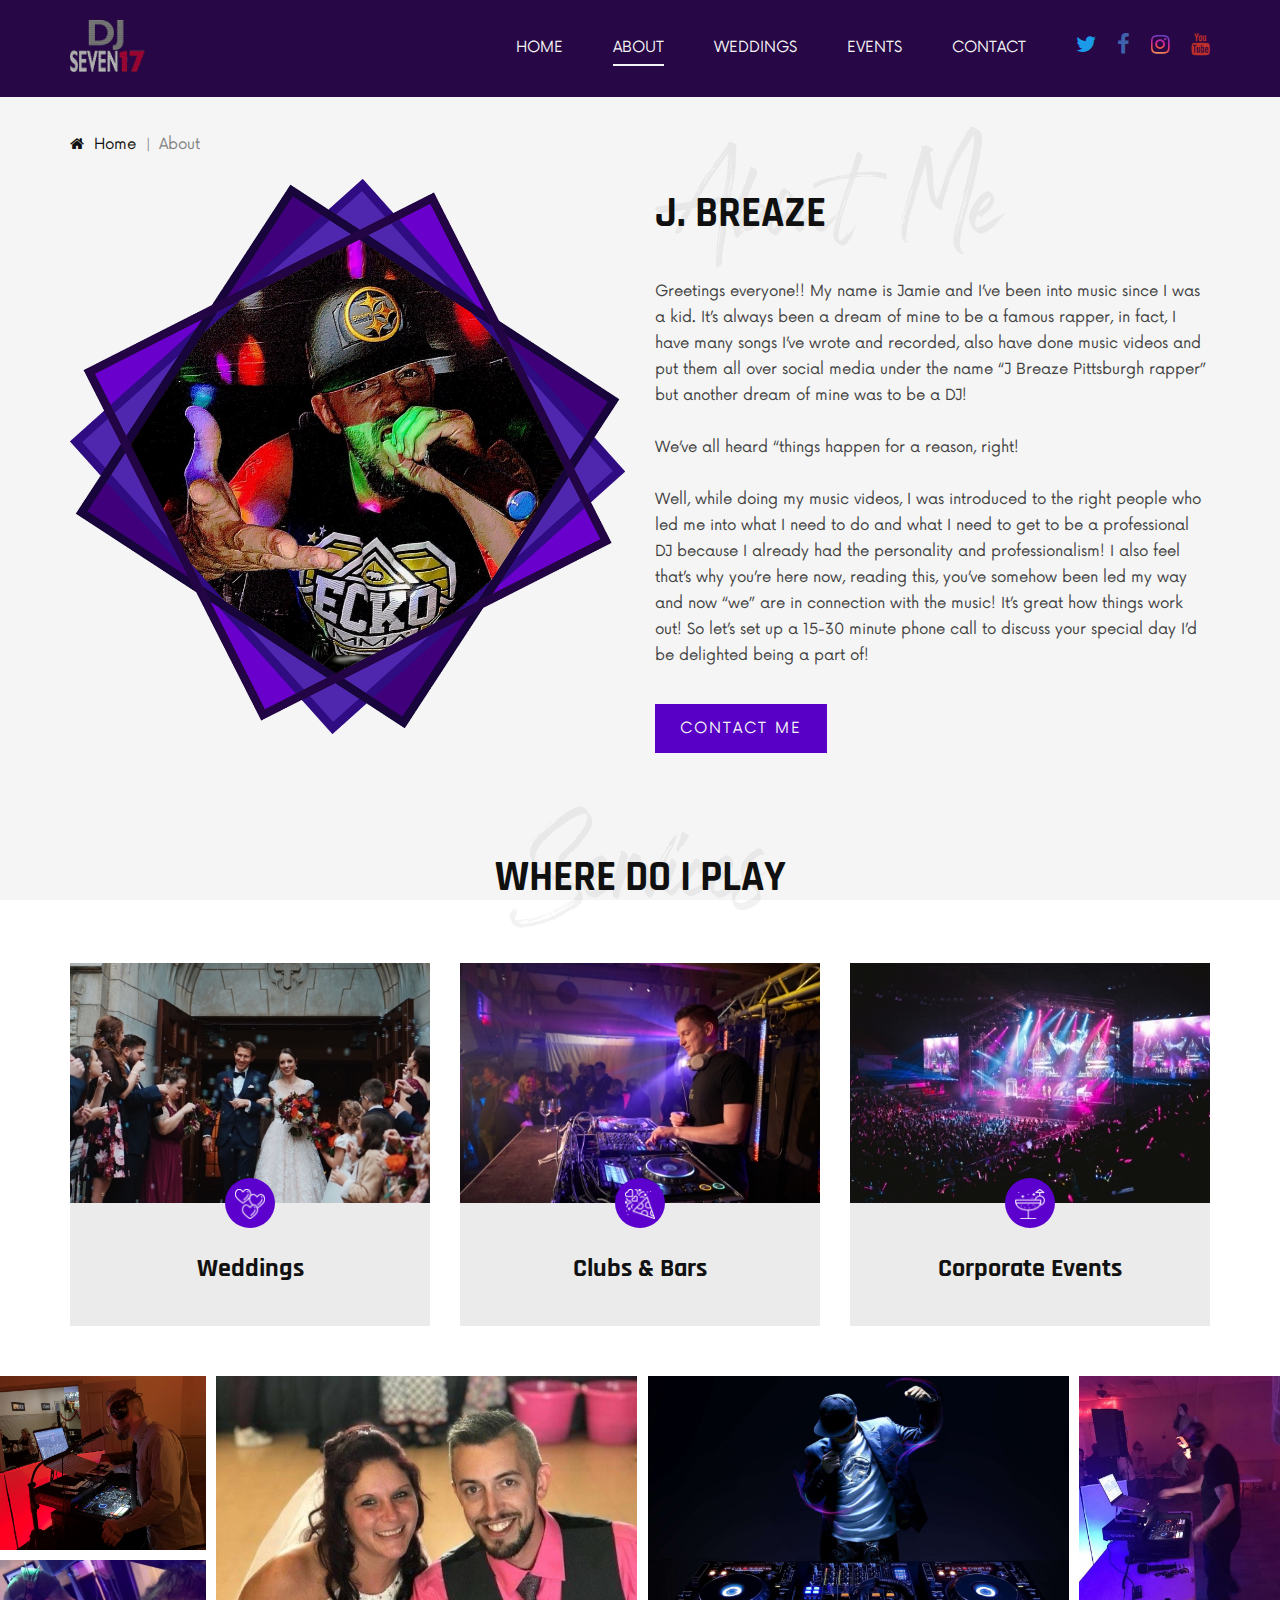
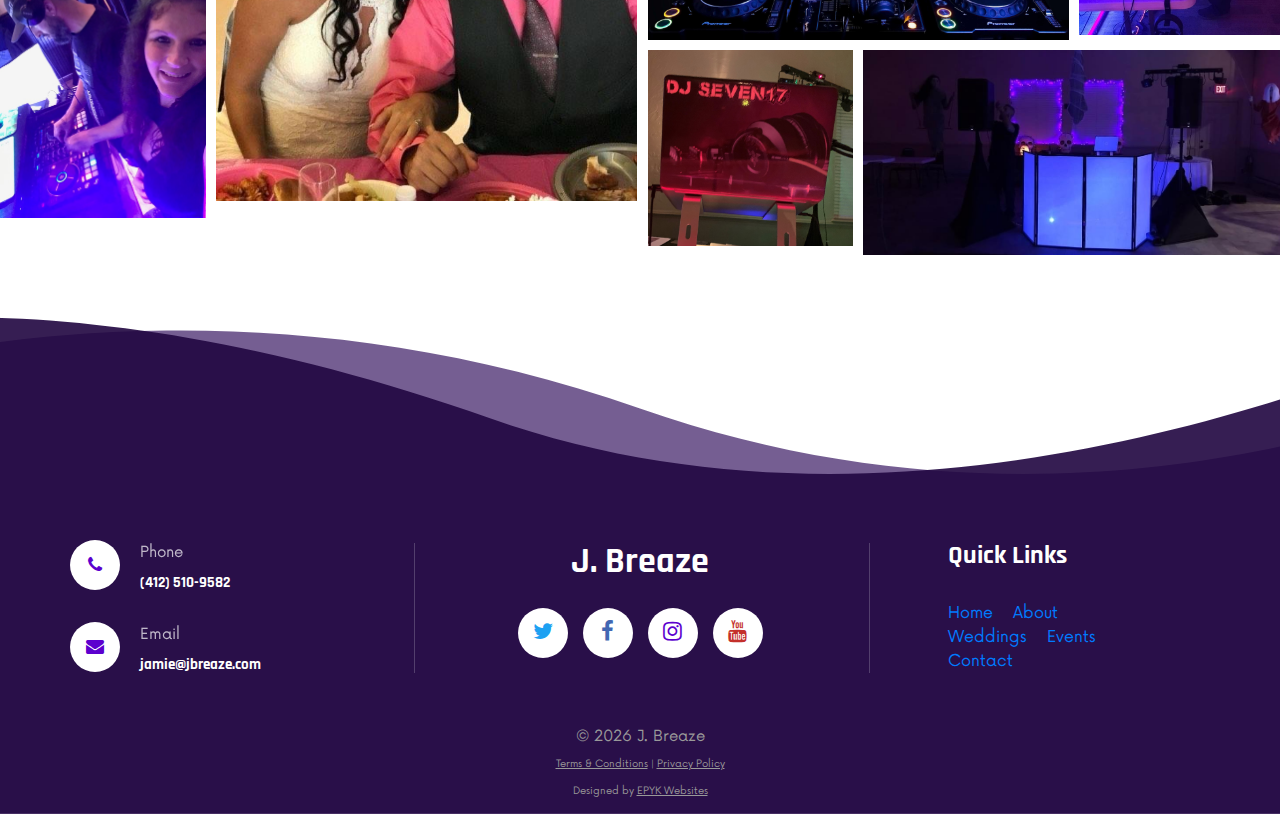
==== about.html @ e6070759 "Website Migration" ====
<!DOCTYPE html>
<html lang="en">

<head>
    <meta charset="UTF-8">
    <meta name="description" content="Pittsburgh J. Breaze offers affordable services for any event!">
    <meta name="keywords" content="Pittsburgh PA DJ, DJ Pittsburgh, Wedding PA DJ, Event PA DJ">
    <meta name="viewport" content="width=device-width, initial-scale=1.0">
    <meta http-equiv="X-UA-Compatible" content="ie=edge">
    <title>J. Breaze - About | DJ Pittsburgh PA</title>

    <!-- Google Font -->
    <link href="https://fonts.googleapis.com/css2?family=Rajdhani:wght@400;500;600;700&display=swap" rel="stylesheet">

    <!-- Css Styles -->
    <link rel="stylesheet" href="css/bootstrap.min.css" type="text/css">
    <link rel="stylesheet" href="css/font-awesome.min.css" type="text/css">
    <link rel="stylesheet" href="css/barfiller.css" type="text/css">
    <link rel="stylesheet" href="css/nowfont.css" type="text/css">
    <link rel="stylesheet" href="css/rockville.css" type="text/css">
    <link rel="stylesheet" href="css/magnific-popup.css" type="text/css">
    <link rel="stylesheet" href="css/owl.carousel.min.css" type="text/css">
    <link rel="stylesheet" href="css/slicknav.min.css" type="text/css">
    <link rel="stylesheet" href="css/style.css" type="text/css">

    <link rel="canonical" href="https://www.jbreaze.com/about">
    <meta name="description" content="J. Breaze will rock out any party!">


    <!-- Start OG Meta Tags -->
      <meta property="og:type" content="website">
      <meta property="og:url" content="https://www.jbreaze.com/about">
      <meta property="og:site_name" content="J. Breaze - | About DJ Pittsburgh PA">
      <meta property="og:title" content="J. Breaze - About | DJ Pittsburgh PA">
      <meta property="og:description" content="J. Breaze - About | DJ Pittsburgh PA">
      <meta property="og:image" content="https://www.jbreaze.com/img/uploads/logos/home-logo.png">      
    <!-- End OG Meta Tags -->


    <!-- Start favicon.io -->
      <link rel="apple-touch-icon" sizes="180x180" href="img/uploads/favicon_io/apple-touch-icon.png">
      <link rel="icon" type="image/png" sizes="32x32" href="img/uploads/favicon_io/favicon-32x32.png">
      <link rel="icon" type="image/png" sizes="16x16" href="img/uploads/favicon_io/favicon-16x16.png">
      <link rel="manifest" href="img/uploads/favicon_io/site.webmanifest">
    <!-- Start favicon.io -->
</head>

<body>
    <!-- Page Preloder -->
    <div id="preloder">
        <div class="loader"></div>
    </div>

    <!-- Header Section Begin -->
    <header class="header header--normal">
        <div class="container">
            <div class="row">
                <div class="col-lg-2 col-md-2">
                    <div class="header__logo">
                        <a href="https://www.jbreaze.com"><img width="75px" src="img/uploads/logos/home-logo.png" alt="Affordable DJ Pittsburgh Wedding DJ"></a>
                    </div>
                </div>
                <div class="col-lg-10 col-md-10">
                    <div class="header__nav">
                        <nav class="header__menu mobile-menu">
                            <ul>
                                <li><a href="https://www.jbreaze.com">Home</a></li>
                                <li class="active"><a href="/about">About</a></li>
                                <li><a href="/weddings">Weddings</a></li>
                                <li><a href="/events">Events</a></li>
                                <li><a href="/contact">Contact</a></li>
                            </ul>
                        </nav>
                        <div class="header__right__social">
                            <a href="#" style="color:#1DA1F2"><i class="fa fa-twitter"></i></a>
                            <a href="https://www.facebook.com/affordablepittsburghDJ" style="color:#4267B2"><i class="fa fa-facebook"></i></a>
                            <a href="#" style="color: transparent;
                                background: radial-gradient(circle at 30% 107%, #fdf497 0%, #fdf497 5%, #fd5949 45%, #d6249f 60%, #285AEB 90%);
                                background: -webkit-radial-gradient(circle at 30% 107%, #fdf497 0%, #fdf497 5%, #fd5949 45%, #d6249f 60%, #285AEB 90%);
                                background-clip: text;
                                -webkit-background-clip: text"><i class="fa fa-instagram"></i></a>
                            <a href="#" style="color:#c4302b"><i class="fa fa-youtube"></i></a>
                        </div>
                    </div>
                </div>
            </div>
            <div id="mobile-menu-wrap"></div>
        </div>
    </header>
    <!-- Header Section End -->

    <!-- Breadcrumb Begin -->
    <div class="breadcrumb-option">
        <div class="container">
            <div class="row">
                <div class="col-lg-12">
                    <div class="breadcrumb__links">
                        <a href="#"><i class="fa fa-home"></i> Home</a>
                        <span>About</span>
                    </div>
                </div>
            </div>
        </div>
    </div>
    <!-- Breadcrumb End -->
<br /><br /><br />
    <!-- About Section Begin -->
    <section style="margin-bottom: -100px;margin-top: -150px;" class="about spad">
        <div class="container">
            <div class="row">
                <div style="margin-top:100px" class="col-lg-6">
                    <div class="about__pic">
                        <img src="img/uploads/dj-seven17-tile.png" alt="Affordable DJ Pittsburgh Wedding DJ">
                    </div>
                </div>
                <div class="col-lg-6">
                    <div class="about__text">
                        <div class="section-title">
                            <h2>J. Breaze</h2>
                            <h1>About Me</h1>
                        </div>
                        <p>Greetings everyone!! My name is Jamie and I’ve been into music since I was a kid. 
                            It’s always been a dream of mine to be a famous rapper, in fact, I have many songs I’ve wrote and recorded, 
                            also have done music videos and put them all over social media under the name “J Breaze Pittsburgh rapper” 
                            but another dream of mine was to be a DJ!
                            
                            <br /><br />
                            
                            We’ve all heard “things happen for a reason, right!
                            
                            <br /><br />
                            
                            Well, while doing my music videos, I was introduced to the right people who led me into 
                            what I need to do and what I need to get to be a professional DJ because I already had the personality and professionalism! 
                            I also feel that’s why you’re here now, reading this, you’ve somehow been led my way and now “we” are in connection with the music! 
                            It’s great how things work out! So let’s set up a 15-30 minute phone call to discuss your special day I’d be delighted being a part of!</p>
                        <a href="./contact" class="primary-btn">CONTACT ME</a>
                    </div>
                </div>
            </div>
        </div>
    </section>
    <!-- About Section End -->

    <!-- About Services Section Begin -->
    <section class="about-services spad">
        <div class="container">
            <div class="row">
                <div class="col-lg-12">
                    <div class="section-title center-title">
                        <h2>WHERE DO I PLAY</h2>
                        <h1>Services</h1>
                    </div>
                </div>
            </div>
            <div class="row">
                <div class="col-lg-4 col-md-6 col-sm-6">
                    <a href="/weddings">
                        <div style="background-color: #ebebeb;" class="about__services__item">
                            <div class="about__services__item__pic set-bg" data-setbg="img/services/as-1.jpg">
                                <div class="icon">
                                    <img src="img/services/as-icon-1.png" alt="Affordable DJ Pittsburgh Wedding DJ">
                                </div>
                            </div>
                            <div class="about__services__item__text">
                                <h4>Weddings</h4>
                            </div>
                        </div>
                    </a>
                </div>
                <div class="col-lg-4 col-md-6 col-sm-6">
                    <a href="/events#bars-clubs-restaurants">
                        <div style="background-color: #ebebeb;" class="about__services__item">
                            <div class="about__services__item__pic set-bg" data-setbg="img/services/as-2.jpg">
                                <div class="icon">
                                    <img src="img/services/as-icon-2.png" alt="Affordable DJ Pittsburgh Wedding DJ">
                                </div>
                            </div>
                            <div class="about__services__item__text">
                                <h4>Clubs & Bars</h4>
                            </div>
                        </div>
                    </a>
                </div>
                <div class="col-lg-4 col-md-6 col-sm-6">
                    <a href="/events#corporate-events">
                        <div style="background-color: #ebebeb;" class="about__services__item">
                            <div class="about__services__item__pic set-bg" data-setbg="img/services/as-3.jpg">
                                <div class="icon">
                                    <img src="img/services/as-icon-3.png" alt="Affordable DJ Pittsburgh Wedding DJ">
                                </div>
                            </div>
                            <div class="about__services__item__text">
                                <h4>Corporate Events</h4>
                            </div>
                        </div>
                    </a>
                </div>
            </div>
        </div>
    </section>
    <!-- About Services Section End -->

     <!-- About Pic Begin -->
     <div class="about-pic">
        <div class="container-fluid">
            <div class="row">
                <div class="col-lg-6">
                    <div class="row">
                        <div class="col-lg-4 col-md-4 col-sm-4 p-0">
                            <img src="img/uploads/about/1.JPEG" alt="Affordable DJ Pittsburgh Wedding DJ">
                            <img src="img/uploads/about/2.JPEG" alt="Affordable DJ Pittsburgh Wedding DJ">
                        </div>
                        <div class="col-lg-8 col-md-8 col-sm-8 p-0">
                            <img src="img/uploads/about/3.JPG" alt="Affordable DJ Pittsburgh Wedding DJ">
                        </div>
                    </div>
                </div>
                <div class="col-lg-6">
                    <div class="row">
                        <div class="col-lg-8 col-md-8 col-sm-8 p-0">
                            <img src="img/uploads/about/4.JPG" alt="Affordable DJ Pittsburgh Wedding DJ">
                        </div>
                        <div class="col-lg-4 col-md-4 col-sm-4 p-0">
                            <img src="img/uploads/about/6.JPG" alt="Affordable DJ Pittsburgh Wedding DJ">
                        </div>
                        <div class="col-lg-4 col-md-4 col-sm-4 p-0">
                            <img src="img/uploads/about/5.jpg" alt="Affordable DJ Pittsburgh Wedding DJ">
                        </div>
                        <div class="col-lg-8 col-md-8 col-sm-8 p-0">
                            <img src="img/uploads/about/8.jpg" alt="Affordable DJ Pittsburgh Wedding DJ">
                        </div>
                    </div>
                </div>
            </div>
        </div>
    </div>
    <!-- About Pic End -->

    <!-- Footer Section Begin -->
    <footer class="footer footer--normal spad set-bg" data-setbg="img/footer-bg.png">
        <div class="container">
            <div style="margin-top:-25px;" class="row">
                <div class="col-lg-3 col-md-6">
                    <div class="footer__address">
                        <ul>
                            <li>
                                <a href="tel:412-510-9582"><i class="fa fa-phone"></i></a>
                                <p>Phone</p>
                                <a href="tel:412-510-9582"><h6>(412) 510-9582</h6></a>
                            </li>
                            <li>
                                <a href="mailto:jamie@jbreaze.com"><i class="fa fa-envelope"></i></a>
                                <p>Email</p>
                                <a href="mailto:jamie@jbreaze.com"><h6>jamie@jbreaze.com</h6></a>
                            </li>
                        </ul>
                    </div>
                </div>
                <div class="col-lg-4 offset-lg-1 col-md-6">
                    <div class="footer__social">
                        <h2>J. Breaze</h2>
                        <div class="footer__social__links">
                            <a href="#" style="color:#1DA1F2"><i class="fa fa-twitter"></i></a>
                            <a href="#" style="color:#4267B2"><i class="fa fa-facebook"></i></a>
                            <a href="#"><i class="fa fa-instagram"></i></a>
                            <a href="#" style="color:#c4302b"><i class="fa fa-youtube"></i></a>
                        </div>
                    </div>
                </div>
                <div class="col-lg-3 offset-lg-1 col-md-6">
                    <div class="footer__newslatter">
                        <h4>Quick Links</h4>
                        <a href="https://www.jbreaze.com/">Home</a> &nbsp;&nbsp; <a href="/about">About</a>
                        
                        <br/>
                        
                        <a href="/weddings">Weddings</a> &nbsp;&nbsp; <a href="/events">Events</a>
                        <br/>
                        
                        <a href="/contact">Contact</a>
                    </div>
                </div>
            </div>
            <!-- Link back to Colorlib can't be removed. Template is licensed under CC BY 3.0. -->
			<div class="footer__copyright__text">
				<p>&copy; <script>document.write(new Date().getFullYear());</script> J. Breaze
                
                    <br />
                    <font size="0.5"><a href="/terms-and-conditions">Terms & Conditions</a> | <a href="/privacy-policy">Privacy Policy</a></font>
                    <br />
                    <font size="0 .5">Designed by <a href="https://www.epykwebsites.com">EPYK Websites</a></font>
                
                </p>
                
			</div>
			<!-- Link back to Colorlib can't be removed. Template is licensed under CC BY 3.0. -->
        </div>
    </footer>
    <!-- Footer Section End -->

    <!-- Js Plugins -->
    <script src="js/jquery-3.3.1.min.js"></script>
    <script src="js/bootstrap.min.js"></script>
    <script src="js/jquery.magnific-popup.min.js"></script>
    <script src="js/jquery.nicescroll.min.js"></script>
    <script src="js/jquery.barfiller.js"></script>
    <script src="js/jquery.countdown.min.js"></script>
    <script src="js/jquery.slicknav.js"></script>
    <script src="js/owl.carousel.min.js"></script>
    <script src="js/main.js"></script>

    <!-- Music Plugin -->
    <script src="js/jquery.jplayer.min.js"></script>
    <script src="js/jplayerInit.js"></script>
</body>
    <!-- Start Global site tag (gtag.js) - Google Analytics -->
        <script async src="https://www.googletagmanager.com/gtag/js?id=G-DTCPPE7Y0T"></script>
        <script>
        window.dataLayer = window.dataLayer || [];
        function gtag(){dataLayer.push(arguments);}
        gtag('js', new Date());

        gtag('config', 'G-DTCPPE7Y0T');
        </script>
    <!-- End Global site tag (gtag.js) - Google Analytics -->
</html>
---- css/barfiller.css ----
.barfiller {
    width:100%;
    height:12px;
    background:#fcfcfc;
    border:1px solid #ccc;
    position:relative;
    margin-bottom:20px;
    box-shadow: inset 1px 4px 9px -6px rgba(0,0,0,.5); 
    -moz-box-shadow: inset 1px 4px 9px -6px rgba(0,0,0,.5); 
}

.barfiller .fill {
    display:block;
    position:relative;
    width:0px;
    height:100%;
    background:#333;
    z-index:1;
}

.barfiller .tipWrap {
    display:none;
}

.barfiller .tip {
    margin-top:-30px;
    padding:2px 4px;
    font-size:11px;
    color:#fff;
    left:0px;
    position:absolute;
    z-index:2;
    background: #333;
} 

.barfiller .tip:after {
    border:solid;
    border-color:rgba(0,0,0,.8) transparent;
    border-width:6px 6px 0 6px;
    content:"";
    display:block;
    position:absolute;
    left:9px;
    top:100%;
    z-index:9
}
---- css/nowfont.css ----
/* #### Generated By: http://www.cufonfonts.com #### */

@font-face {
font-family: 'Now Regular';
font-style: normal;
font-weight: normal;
src: local('Now Regular'), url('../fonts/Now-Regular.woff') format('woff');
}


@font-face {
font-family: 'Now Thin';
font-style: normal;
font-weight: normal;
src: local('Now Thin'), url('../fonts/Now-Thin.woff') format('woff');
}


@font-face {
font-family: 'Now Light';
font-style: normal;
font-weight: normal;
src: local('Now Light'), url('../fonts/Now-Light.woff') format('woff');
}


@font-face {
font-family: 'Now Medium';
font-style: normal;
font-weight: normal;
src: local('Now Medium'), url('../fonts/Now-Medium.woff') format('woff');
}


@font-face {
font-family: 'Now Bold';
font-style: normal;
font-weight: normal;
src: local('Now Bold'), url('../fonts/Now-Bold.woff') format('woff');
}


@font-face {
font-family: 'Now Black';
font-style: normal;
font-weight: normal;
src: local('Now Black'), url('../fonts/Now-Black.woff') format('woff');
}
---- css/rockville.css ----
@font-face {
font-family: 'Rockville Solid Regular';
font-style: normal;
font-weight: normal;
src: local('Rockville Solid Regular'), url('../fonts/Rockville Solid.woff') format('woff');
}
---- css/style.css ----
/******************************************************************
  Template Name: DJoz
  Description:  DJoz Music HTML Template
  Author: Colorlib
  Author URI: https://colorlib.com
  Version: 1.0
  Created: Colorlib
******************************************************************/

/*------------------------------------------------------------------
[Table of contents]

1.  Template default CSS
	1.1	Variables
	1.2	Mixins
	1.3	Flexbox
	1.4	Reset
2.  Helper Css
3.  Header Section
4.  Hero Section
5.  Services Section
6.  Track Section
7.  Countdown Section
8.  Team Section
9.  Contact
10.  Footer Style
-------------------------------------------------------------------*/

/*----------------------------------------*/

/* Template default CSS
/*----------------------------------------*/

html,
body {
	height: 100%;
	font-family: "Now Regular";
	-webkit-font-smoothing: antialiased;
}

h1,
h2,
h3,
h4,
h5,
h6 {
	margin: 0;
	color: #111111;
	font-weight: 400;
	font-family: "Rajdhani", sans-serif;
}

h1 {
	font-size: 70px;
}

h2 {
	font-size: 36px;
}

h3 {
	font-size: 30px;
}

h4 {
	font-size: 24px;
}

h5 {
	font-size: 18px;
}

h6 {
	font-size: 16px;
}

p {
	font-size: 15px;
	font-family: "Now Regular";
	color: #444444;
	font-weight: 400;
	line-height: 26px;
	margin: 0 0 15px 0;
}

img {
	max-width: 100%;
}

input:focus,
select:focus,
button:focus,
textarea:focus {
	outline: none;
}

a:hover,
a:focus {
	text-decoration: none;
	outline: none;
	color: #ffffff;
}

ul,
ol {
	padding: 0;
	margin: 0;
}

/*---------------------
  Helper CSS
-----------------------*/

.section-title {
	margin-bottom: 40px;
	position: relative;
	z-index: 1;
}

.section-title.center-title {
	text-align: center;
}

.section-title h2 {
	font-size: 42px;
	color: #111111;
	font-weight: 700;
	text-transform: uppercase;
}

.section-title h1 {
	font-size: 100px;
	color: #f2f2f2;
	font-family: "Rockville Solid Regular";
	position: absolute;
	left: 0;
	top: -45px;
	width: 100%;
	z-index: -1;
}

.set-bg {
	background-repeat: no-repeat;
	background-size: cover;
	background-position: top center;
}

.spad {
	padding-top: 100px;
	padding-bottom: 100px;
}

.text-white h1,
.text-white h2,
.text-white h3,
.text-white h4,
.text-white h5,
.text-white h6,
.text-white p,
.text-white span,
.text-white li,
.text-white a {
	color: #fff;
}

/* buttons */

.primary-btn {
	display: inline-block;
	font-size: 15px;
	text-transform: uppercase;
	padding: 14px 25px 12px;
	color: #ffffff;
	background: #5c00ce;
	letter-spacing: 2px;
}

.primary-btn.border-btn {
	background: transparent;
	border: 2px solid #5c00ce;
	color: #111111;
}

.site-btn {
	font-size: 15px;
	color: #ffffff;
	background: #5c00ce;
	font-weight: 700;
	letter-spacing: 2px;
	border: none;
	text-transform: uppercase;
	display: inline-block;
	padding: 14px 30px;
	width: 100%;
}

/* Preloder */

#preloder {
	position: fixed;
	width: 100%;
	height: 100%;
	top: 0;
	left: 0;
	z-index: 999999;
	background: #000;
}

.loader {
	width: 40px;
	height: 40px;
	position: absolute;
	top: 50%;
	left: 50%;
	margin-top: -13px;
	margin-left: -13px;
	border-radius: 60px;
	animation: loader 0.8s linear infinite;
	-webkit-animation: loader 0.8s linear infinite;
}

@keyframes loader {
	0% {
		-webkit-transform: rotate(0deg);
		transform: rotate(0deg);
		border: 4px solid #f44336;
		border-left-color: transparent;
	}
	50% {
		-webkit-transform: rotate(180deg);
		transform: rotate(180deg);
		border: 4px solid #673ab7;
		border-left-color: transparent;
	}
	100% {
		-webkit-transform: rotate(360deg);
		transform: rotate(360deg);
		border: 4px solid #f44336;
		border-left-color: transparent;
	}
}

@-webkit-keyframes loader {
	0% {
		-webkit-transform: rotate(0deg);
		border: 4px solid #f44336;
		border-left-color: transparent;
	}
	50% {
		-webkit-transform: rotate(180deg);
		border: 4px solid #673ab7;
		border-left-color: transparent;
	}
	100% {
		-webkit-transform: rotate(360deg);
		border: 4px solid #f44336;
		border-left-color: transparent;
	}
}

/*---------------------
  Header
-----------------------*/

.header {
	background: rgba(42, 1, 74, 0.5);
	position: absolute;
	left: 0;
	top: 0;
	width: 100%;
	z-index: 9;
}

.header.header--normal {
	position: relative;
	background: #290849;
}

.header__logo {
	padding: 20px 0 25px;
}

.header__logo a {
	display: inline-block;
}

.header__nav {
	text-align: right;
}

.header__menu {
	padding: 31px 0 27px;
	display: inline-block;
	margin-right: 45px;
}

.header__menu ul li {
	list-style: none;
	display: inline-block;
	margin-right: 45px;
	position: relative;
}

.header__menu ul li.active a:after {
	opacity: 1;
}

.header__menu ul li:hover a:after {
	opacity: 1;
}

.header__menu ul li:hover .dropdown {
	top: 34px;
	opacity: 1;
	visibility: visible;
}

.header__menu ul li:last-child {
	margin-right: 0;
}

.header__menu ul li .dropdown {
	position: absolute;
	left: 0;
	top: 56px;
	width: 150px;
	background: #111111;
	text-align: left;
	padding: 2px 0;
	z-index: 9;
	opacity: 0;
	visibility: hidden;
	-webkit-transition: all, 0.3s;
	-o-transition: all, 0.3s;
	transition: all, 0.3s;
}

.header__menu ul li .dropdown li {
	display: block;
	margin-right: 0;
}

.header__menu ul li .dropdown li a {
	font-size: 14px;
	color: #ffffff;
	font-weight: 400;
	padding: 8px 20px;
	text-transform: capitalize;
}

.header__menu ul li .dropdown li a:after {
	display: none;
}

.header__menu ul li a {
	font-size: 15px;
	text-transform: uppercase;
	color: #ffffff;
	display: block;
	padding: 6px 0;
	position: relative;
}

.header__menu ul li a:after {
	position: absolute;
	left: 0;
	bottom: 0;
	width: 100%;
	height: 2px;
	background: #ffffff;
	content: "";
	-webkit-transition: all, 0.5s;
	-o-transition: all, 0.5s;
	transition: all, 0.5s;
	opacity: 0;
}

.header__right__social {
	display: inline-block;
}

.header__right__social a {
	display: inline-block;
	font-size: 22px;
	color: #ffffff;
	margin-right: 16px;
}

.header__right__social a:last-child {
	margin-right: 0;
}

.slicknav_menu {
	display: none;
}

/*---------------------
  Hero
-----------------------*/

.hero {
	padding-top: 800px;
	padding-bottom: 100px;
	position: relative;
}

.hero__text {
	text-align: center;
}

.hero__text span {
	color: #ffffff;
	text-transform: uppercase;
	letter-spacing: 6px;
}

.hero__text h1 {
	font-size: 110px;
	font-family: "Rockville Solid Regular";
	color: #ffffff;
	margin-bottom: 20px;
	margin-top: 22px;
}

.hero__text p {
	color: #ffffff;
	margin-bottom: 20px;
}

.hero__text .play-btn {
	font-size: 26px;
	color: #5c00ce;
	height: 90px;
	width: 90px;
	border-radius: 50%;
	background: rgba(255, 255, 255, 0.3);
	display: inline-block;
	line-height: 90px;
	text-align: center;
	position: relative;
	z-index: 1;
}

.hero__text .play-btn i {
	position: relative;
	top: 2px;
	left: 2px;
}

.hero__text .play-btn:after {
	position: absolute;
	left: 15px;
	top: 15px;
	height: 60px;
	width: 60px;
	background: #ffffff;
	border-radius: 50%;
	content: "";
	z-index: -1;
}

.linear__icon {
	position: absolute;
	left: 50%;
	bottom: 0;
	margin-left: -16px;
	-webkit-animation: mymove 0.5s infinite alternate;
	animation: mymove 0.5s infinite alternate;
}

.linear__icon i {
	font-size: 50px;
	color: #5c00ce;
}

@-webkit-keyframes mymove {
	0% {
		bottom: 0;
	}
	100% {
		bottom: -10px;
	}
}

@keyframes mymove {
	0% {
		bottom: 0;
	}
	100% {
		bottom: -10px;
	}
}

/*---------------------
  Events
-----------------------*/

.event {
	padding-bottom: 60px;
}

.event .section-title {
	margin-bottom: 10px;
	position: relative;
}

.event .section-title:after {
	position: absolute;
	right: 46px;
	top: 25px;
	height: 2px;
	width: 775px;
	background: rgba(225, 225, 225, 0.3);
	content: "";
	z-index: -1;
}

.event__slider .col-lg-4 {
	max-width: 100%;
}

.event__slider.owl-carousel .owl-stage-outer {
	padding-top: 30px;
	padding-bottom: 40px;
}

.event__slider.owl-carousel .owl-nav {
	position: absolute;
	right: 15px;
	top: -50px;
}

.event__slider.owl-carousel .owl-nav button {
	font-size: 22px;
	color: #111111;
	opacity: 0.5;
	margin-right: 10px;
}

.event__slider.owl-carousel .owl-nav button:last-child {
	margin-right: 0;
}

.event__item {
	-webkit-box-shadow: 0px 3px 15px rgba(22, 41, 124, 0.1);
	box-shadow: 0px 3px 15px rgba(22, 41, 124, 0.1);
}

.event__item__pic {
	height: 360px;
	position: relative;
}

.event__item__pic .tag-date {
	position: absolute;
	left: 0;
	bottom: -21px;
	width: 100%;
	text-align: center;
}

.event__item__pic .tag-date span {
	font-size: 15px;
	color: #ffffff;
	display: inline-block;
	background: #5c00ce;
	padding: 12px 8px 9px 20px;
}

.event__item__text {
	text-align: center;
	padding: 45px 10px 25px;
}

.event__item__text h4 {
	font-size: 26px;
	font-weight: 700;
	color: #111111;
	margin-bottom: 10px;
}

.event__item__text p {
	color: #888888;
	margin-bottom: 0;
}

.event__item__text p i {
	color: #5c00ce;
	margin-right: 8px;
	font-size: 17px;
}

/*---------------------
  Track
-----------------------*/

.track {
	padding-top: 120px;
	padding-bottom: 40px;
	overflow: hidden;
}

.track .section-title {
	margin-bottom: 105px;
}

.track__content {
	height: 502px;
	overflow-y: auto;
}

.track__all {
	text-align: right;
	margin-bottom: 100px;
}

.jp-play {
	position: relative;
	height: 50px;
	width: 50px;
	background: transparent;
	border: 2px solid #e1e1e1;
	border-radius: 50%;
}

.jp-play:after {
	position: absolute;
	display: block;
	left: 17px;
	top: 12px;
	width: 16px;
	height: 20px;
	background: url(../img/play-default.png);
	content: "";
}

.jp-state-playing .jp-play {
	background: #5c00ce !important;
	border-color: #5c00ce !important;
}

.jp-state-playing .jp-play:after {
	background: url(../img/pause.png) !important;
	left: 15px;
	top: 12px;
}

.jp-audio .jp-play:focus {
	background: #5c00ce !important;
	border-color: #5c00ce !important;
}

.jp-audio .jp-play:focus:after {
	background: url(../img/play.png);
}

.jp-seek-bar>div {
	height: 5px;
	background: #e1e1e1;
	cursor: pointer;
	width: 245px;
}

.player_bars {
	width: 350px;
	display: table;
	padding-left: 50px;
	position: relative;
	padding-top: 25px;
	float: left;
	margin-right: 30px;
}

.jp-play-bar {
	position: relative;
	height: 100%;
	background: #5c00ce;
	overflow: visible !important;
}

.jp-current-time {
	font-size: 15px;
	color: #111111;
	position: absolute;
	left: -50px;
	top: -9px;
}

.jp-duration {
	font-size: 15px;
	color: #111111;
	position: absolute;
	right: 0;
	top: 16px;
}

.player_controls_box {
	width: 50px;
	float: left;
	margin-right: 20px;
}

.jp-mute {
	font-size: 18px;
	border: none;
	background: none;
	color: #111111;
	position: absolute;
	left: 0;
	top: 13px;
}

.jp-volume-bar {
	height: 5px;
	width: 70px;
	background: #e1e1e1;
	cursor: pointer;
}

.jp-volume-bar-value {
	background: #5c00ce;
	height: 100%;
}

.jp-volume-controls {
	position: relative;
	width: 95px;
	float: left;
	padding-left: 30px;
	padding-top: 25px;
}

.single_player_container {
	overflow: hidden;
	margin-bottom: 40px;
}

.single_player_container:last-child {
	margin-bottom: 0;
}

.single_player_container h4 {
	font-size: 26px;
	color: #111111;
	font-weight: 700;
	margin-bottom: 20px;
	text-transform: uppercase;
}

.track__pic {
	position: relative;
	z-index: 1;
}

.track__pic:after {
	position: absolute;
	left: 0;
	top: 0;
	width: 100%;
	height: 100%;
	background: #f5f5f5;
	content: "";
	z-index: -1;
}

.track__pic img {
	position: relative;
	top: -50px;
	width: calc(100% - 40px);
	margin-left: 40px;
	height: 502px;
}

/*---------------------
  Youtube
-----------------------*/

.youtube {
	padding-bottom: 50px;
}

.youtube .section-title {
	text-align: center;
}

.youtube .section-title h1 {
	font-size: 90px;
}

.youtube__item {
	-webkit-transition: all, 0.3s;
	-o-transition: all, 0.3s;
	transition: all, 0.3s;
	margin-bottom: 30px;
}

.youtube__item:hover {
	-webkit-box-shadow: 0px 3px 30px rgba(22, 41, 124, 0.1);
	box-shadow: 0px 3px 30px rgba(22, 41, 124, 0.1);
}

.youtube__item__pic {
	height: 240px;
	display: -webkit-box;
	display: -ms-flexbox;
	display: flex;
	-webkit-box-align: center;
	-ms-flex-align: center;
	align-items: center;
	-webkit-box-pack: center;
	-ms-flex-pack: center;
	justify-content: center;
}

.youtube__item__pic .play-btn {
	font-size: 16px;
	color: #5c00ce;
	height: 60px;
	width: 60px;
	border-radius: 50%;
	background: rgba(255, 255, 255, 0.3);
	display: inline-block;
	line-height: 60px;
	text-align: center;
	position: relative;
	z-index: 1;
}

.youtube__item__pic .play-btn i {
	position: relative;
	top: 2px;
	left: 2px;
}

.youtube__item__pic .play-btn:after {
	position: absolute;
	left: 10px;
	top: 10px;
	height: 40px;
	width: 40px;
	background: #ffffff;
	border-radius: 50%;
	content: "";
	z-index: -1;
}

.youtube__item__text {
	padding: 25px 30px 20px 20px;
	background: #ffffff;
}

.youtube__item__text h4 {
	font-size: 26px;
	color: #111111;
	line-height: 34px;
	font-weight: 700;
}

/*---------------------
  Countdown
-----------------------*/

.countdown {
	padding-bottom: 560px;
}

.countdown.countdown--page {
	padding-top: 150px;
	padding-bottom: 150px;
}

.countdown__text {
	text-align: center;
	margin-bottom: 36px;
}

.countdown__text h1 {
	font-size: 90px;
	color: #ffffff;
	font-family: "Rockville Solid Regular";
	color: #ffffff;
	margin-bottom: 25px;
}

.countdown__text h4 {
	font-size: 26px;
	font-family: "Now Regular";
	color: #ffffff;
	text-transform: uppercase;
	letter-spacing: 4px;
}

.countdown__timer {
	text-align: center;
	margin-bottom: 30px;
}

.countdown__item {
	display: inline-block;
	margin-right: 80px;
	margin-bottom: 30px;
}

.countdown__item:last-child {
	margin-right: 0;
}

.countdown__item span {
	font-size: 90px;
	font-family: "Rajdhani", sans-serif;
	font-weight: 700;
	color: #ffffff;
	display: block;
	line-height: 100px;
}

.countdown__item p {
	color: #ffffff;
	letter-spacing: 4px;
	text-transform: uppercase;
	margin-bottom: 0;
}

.buy__tickets {
	text-align: center;
}

/*---------------------
  Discography
-----------------------*/

.discography {
	padding-bottom: 40px;
	padding-top: 120px;
	overflow: hidden;
}

.discography .section-title {
	margin-bottom: 90px;
}

.discography__item {
	margin-bottom: 45px;
	-webkit-box-shadow: 0px 5px 10px rgba(22, 41, 124, 0.1);
	box-shadow: 0px 5px 10px rgba(22, 41, 124, 0.1);
}

.discography__item__pic img {
	min-width: 100%;
}

.discography__item__text {
	padding: 25px 30px 35px;
	text-align: center;
}

.discography__item__text span {
	font-size: 18px;
	color: #5c00ce;
	font-weight: 700;
}

.discography__item__text h4 {
	font-size: 22px;
	text-transform: uppercase;
	color: #111111;
	margin-top: 10px;
	margin-bottom: 25px;
}

.discography__item__text a {
	display: inline-block;
	margin-right: 10px;
}

.discography__item__text a:last-child {
	margin-right: 0;
}

.pagination__links {
	text-align: center;
	padding-top: 10px;
}

.pagination__links.blog__pagination {
	text-align: left;
}

.pagination__links a {
	display: inline-block;
	font-size: 15px;
	color: #111111;
	text-transform: uppercase;
	letter-spacing: 2px;
	background: #f2f2f2;
	-webkit-transition: all, 0.3s;
	-o-transition: all, 0.3s;
	transition: all, 0.3s;
	margin-right: 6px;
	margin-bottom: 5px;
	padding: 14px 22px 12px;
}

.pagination__links a:last-child {
	margin-right: 0;
}

.pagination__links a:hover {
	background: #290849;
	color: #ffffff;
}

/*---------------------
  Footer
-----------------------*/

.footer {
	padding-top: 300px;
	padding-bottom: 60px;
	margin-top: -547px;
	height: 549px;
}

.footer.footer--normal {
	margin-top: 0;
}

.footer__address {
	margin-bottom: 50px;
}

.footer__address ul li {
	list-style: none;
	padding-left: 70px;
	position: relative;
	margin-bottom: 30px;
}

.footer__address ul li:last-child {
	margin-bottom: 0;
}

.footer__address ul li i {
	font-size: 18px;
	color: #5c00ce;
	height: 50px;
	width: 50px;
	background: #ffffff;
	border-radius: 50%;
	line-height: 50px;
	text-align: center;
	position: absolute;
	left: 0;
	top: 0;
}

.footer__address ul li p {
	color: #ffffff;
	opacity: 0.7;
	margin-bottom: 8px;
}

.footer__address ul li h6 {
	font-size: 15px;
	font-weight: 700;
	color: #ffffff;
}

.footer__social {
	text-align: center;
	position: relative;
	margin-bottom: 50px;
}

.footer__social::before {
	position: absolute;
	left: -46px;
	top: 3px;
	width: 1px;
	height: 130px;
	background: rgba(255, 255, 255, 0.2);
	content: "";
}

.footer__social::after {
	position: absolute;
	right: -50px;
	top: 3px;
	width: 1px;
	height: 130px;
	background: rgba(255, 255, 255, 0.2);
	content: "";
}

.footer__social h2 {
	color: #ffffff;
	font-weight: 700;
	margin-bottom: 25px;
}

.footer__social .footer__social__links a {
	font-size: 22px;
	color: #5c00ce;
	height: 50px;
	width: 50px;
	background: #ffffff;
	border-radius: 50%;
	line-height: 50px;
	text-align: center;
	display: inline-block;
	margin-right: 10px;
}

.footer__social .footer__social__links a:last-child {
	margin-right: 0;
}

.footer__newslatter {
	margin-bottom: 50px;
}

.footer__newslatter h4 {
	font-size: 26px;
	color: #ffffff;
	font-weight: 700;
	margin-bottom: 30px;
}

.footer__newslatter form {
	position: relative;
}

.footer__newslatter form input {
	height: 50px;
	font-size: 15px;
	color: #ffffff;
	width: 100%;
	background: transparent;
	border: 1px solid rgba(255, 255, 255, 0.2);
	padding-left: 20px;
}

.footer__newslatter form input::-webkit-input-placeholder {
	color: #ffffff;
}

.footer__newslatter form input::-moz-placeholder {
	color: #ffffff;
}

.footer__newslatter form input:-ms-input-placeholder {
	color: #ffffff;
}

.footer__newslatter form input::-ms-input-placeholder {
	color: #ffffff;
}

.footer__newslatter form input::placeholder {
	color: #ffffff;
}

.footer__newslatter form button {
	font-size: 18px;
	color: #5c00ce;
	position: absolute;
	right: 0;
	top: 0;
	height: 100%;
	padding: 0 16px;
	background: #ffffff;
	border: none;
}

.footer__copyright__text {
	text-align: center;
}

.footer__copyright__text p {
	color: #999999;
}

.footer__copyright__text a {
	color: #999999;
	text-decoration: underline;
}

.footer__copyright__text a:hover {
	color: #5c00ce;
}

.footer__copyright__text i {
	color: #c11;
}

/*---------------------
  Breadcrumb
-----------------------*/

.breadcrumb-option {
	padding-top: 35px;
}

.breadcrumb__links a {
	font-size: 15px;
	color: #111111;
	margin-right: 18px;
	display: inline-block;
	position: relative;
}

.breadcrumb__links a:after {
	position: absolute;
	right: -14px;
	top: 0;
	content: "|";
	color: #888888;
}

.breadcrumb__links a i {
	margin-right: 5px;
}

.breadcrumb__links span {
	font-size: 15px;
	color: #888888;
	display: inline-block;
}

/*---------------------
  About
-----------------------*/

.about {
	padding-top: 0;
}

.about.about--page {
	padding-top: 80px;
	padding-bottom: 80px;
}

.about.about--page .section-title {
	margin-bottom: 28px;
}

.about.about--page .section-title h2 {
	line-height: 55px;
}

.about.about--page .about__text {
	padding-top: 15px;
}

.about.about--page .about__text p {
	color: #111111;
}

.about__text {
	padding-top: 110px;
}

.about__text p {
	margin-bottom: 35px;
}

/*---------------------
  Skills
-----------------------*/

.skills {
	padding-bottom: 0;
	padding-top: 80px;
}

.skills__content {
	background: #5c00ce;
	height: 500px;
	padding: 100px 70px 60px;
}

.skills__content .section-title h2 {
	color: #ffffff;
}

.skills__content .section-title h1 {
	color: #ffffff;
	opacity: 0.1;
	text-align: center;
}

.skills__content p {
	color: #ffffff;
	margin-bottom: 32px;
}

.skill__bar__item {
	margin-bottom: 20px;
}

.skill__bar__item p {
	font-size: 15px;
	font-weight: 500;
	color: #ffffff;
	margin-bottom: 10px;
}

.skill__bar__item .barfiller {
	width: 100%;
	height: 5px;
	background: rgba(255, 255, 255, 0.2);
	border: none;
	margin-bottom: 0;
	-webkit-box-shadow: none;
	box-shadow: none;
}

.skill__bar__item .barfiller .tip {
	margin-top: -32px;
	padding: 0;
	font-size: 15px;
	color: #fff;
	background: transparent;
}

.skill__bar__item .barfiller .tip:after {
	display: none;
}

.skills__video {
	height: 500px;
	display: -webkit-box;
	display: -ms-flexbox;
	display: flex;
	-webkit-box-align: center;
	-ms-flex-align: center;
	align-items: center;
	-webkit-box-pack: center;
	-ms-flex-pack: center;
	justify-content: center;
}

.skills__video .play-btn {
	font-size: 26px;
	color: #5c00ce;
	height: 90px;
	width: 90px;
	border-radius: 50%;
	background: rgba(117, 31, 221, 0.3);
	display: inline-block;
	line-height: 90px;
	text-align: center;
	position: relative;
	z-index: 1;
}

.skills__video .play-btn i {
	position: relative;
	top: 2px;
	left: 2px;
}

.skills__video .play-btn:after {
	position: absolute;
	left: 15px;
	top: 15px;
	height: 60px;
	width: 60px;
	background: #ffffff;
	border-radius: 50%;
	content: "";
	z-index: -1;
}

/*---------------------
  About Pic
-----------------------*/

.about-pic {
	overflow: hidden;
}

.about-pic .container-fluid {
	padding-right: 0;
}

.about-pic img {
	min-width: 100%;
	margin-bottom: 10px;
	padding-right: 10px;
}

/*---------------------
  About Services
-----------------------*/

.about-services {
	padding-bottom: 50px;
}

.about-services .section-title {
	margin-bottom: 60px;
}

.about__services__item {
	-webkit-transition: all, 0.3s;
	-o-transition: all, 0.3s;
	transition: all, 0.3s;
}

.about__services__item:hover {
	-webkit-box-shadow: 0px 3px 30px rgba(22, 41, 124, 0.1);
	box-shadow: 0px 3px 30px rgba(22, 41, 124, 0.1);
}

.about__services__item__pic {
	height: 240px;
	position: relative;
}

.about__services__item__pic .icon {
	height: 50px;
	width: 50px;
	background: #5c00ce;
	border-radius: 50%;
	line-height: 50px;
	text-align: center;
	position: absolute;
	left: 0;
	right: 0;
	margin: 0 auto;
	bottom: -25px;
}

.about__services__item__text {
	text-align: center;
	padding: 50px 10px 30px;
}

.about__services__item__text h4 {
	font-size: 26px;
	color: #111111;
	font-weight: 700;
	margin-bottom: 12px;
}

.about__services__item__text p {
	margin-bottom: 0;
}

/*---------------------
  Feature
-----------------------*/

.feature {
	padding-bottom: 70px;
}

.feature.feature--about .section-title span {
	color: #0071e4;
}

.feature.feature--about .feature__item {
	background: #f5f5f5;
}

.feature.feature--about .feature__item h5 {
	color: #111111;
}

.feature__text {
	padding-top: 80px;
}

.feature__text .section-title {
	margin-bottom: 20px;
}

.feature__text p {
	margin-bottom: 26px;
}

.feature__item {
	background: #0c2b4b;
	text-align: center;
	padding: 40px 10px 35px;
	margin-bottom: 30px;
}

.feature__item.right-column {
	margin-top: 120px;
}

.feature__item h5 {
	font-weight: 700;
	text-transform: uppercase;
	color: #ffffff;
	margin-top: 25px;
}

/*---------------------
  Services
-----------------------*/

.services {
	overflow: hidden;
}

.services__left {
	height: 640px;
	display: -webkit-box;
	display: -ms-flexbox;
	display: flex;
	-webkit-box-align: center;
	-ms-flex-align: center;
	align-items: center;
	-webkit-box-pack: center;
	-ms-flex-pack: center;
	justify-content: center;
}

.services__left .play-btn {
	font-size: 26px;
	color: #ffffff;
	height: 90px;
	width: 90px;
	border-radius: 50%;
	background: -webkit-gradient(linear, left top, right top, from(rgba(127, 0, 173, 0.3)), to(rgba(93, 0, 206, 0.3)));
	background: -o-linear-gradient(left, rgba(127, 0, 173, 0.3), rgba(93, 0, 206, 0.3));
	background: linear-gradient(to right, rgba(127, 0, 173, 0.3), rgba(93, 0, 206, 0.3));
	display: inline-block;
	line-height: 90px;
	text-align: center;
	position: relative;
	z-index: 1;
}

.services__left .play-btn i {
	position: relative;
	top: 2px;
	left: 2px;
}

.services__left .play-btn:after {
	position: absolute;
	left: 15px;
	top: 15px;
	height: 60px;
	width: 60px;
	background: -webkit-gradient(linear, left top, right top, from(#7E00AD), to(#5C00CE));
	background: -o-linear-gradient(left, #7E00AD, #5C00CE);
	background: linear-gradient(to right, #7E00AD, #5C00CE);
	border-radius: 50%;
	content: "";
	z-index: -1;
}

.services__list {
	margin: 0;
}

.service__item {
	background: #5c00ce;
	height: 320px;
	padding: 70px 40px 40px 70px;
}

.service__item.deep-bg {
	background: #5400BC;
}

.service__item h4 {
	font-size: 26px;
	color: #ffffff;
	font-weight: 700;
	margin-top: 25px;
	margin-bottom: 10px;
}

.service__item p {
	color: #ffffff;
	margin-bottom: 0;
}

/*---------------------
  Tours
-----------------------*/

.tours {
	padding-top: 150px;
	padding-bottom: 60px;
}

.tours__item__text {
	padding-right: 30px;
	margin-bottom: 100px;
}

.tours__item__text.tours__item__text--right {
	padding-left: 30px;
	padding-right: 0;
}

.tours__item__text h2 {
	font-size: 42px;
	color: #111111;
	text-transform: uppercase;
	margin-bottom: 24px;
}

.tours__item__text .tours__text__widget {
	overflow: hidden;
	border-bottom: 2px solid #f2f2f2;
	padding-bottom: 38px;
}

.tours__item__text .tours__text__widget ul {
	float: left;
}

.tours__item__text .tours__text__widget ul li {
	list-style: none;
	font-size: 15px;
	color: #111111;
	padding-left: 35px;
	position: relative;
	margin-bottom: 10px;
}

.tours__item__text .tours__text__widget ul li:last-child {
	margin-bottom: 0;
}

.tours__item__text .tours__text__widget ul li i {
	color: #5c00ce;
	position: absolute;
	left: 0;
	top: 3px;
}

.tours__item__text .tours__text__widget ul li span {
	display: inline-block;
	padding-right: 8px;
	position: relative;
	margin-right: 5px;
}

.tours__item__text .tours__text__widget ul li span:last-child {
	padding-right: 0;
	margin-right: 0;
}

.tours__item__text .tours__text__widget ul li span:last-child:after {
	display: none;
}

.tours__item__text .tours__text__widget ul li span:after {
	position: absolute;
	right: 0;
	top: 0;
	content: "|";
}

.tours__item__text .tours__text__widget .price {
	font-size: 18px;
	color: #ffffff;
	font-weight: 700;
	display: inline-block;
	padding: 14px 25px 12px 30px;
	background: #5c00ce;
	float: right;
}

.tours__item__text .tours__text__desc {
	padding-top: 40px;
	margin-bottom: 65px;
}

.tours__item__text .tours__text__desc p {
	color: #111111;
	margin-bottom: 20px;
}

.tours__item__text .tours__text__desc p:last-child {
	margin-bottom: 0;
}

.tours__item__pic {
	position: relative;
	z-index: 1;
	padding-right: 50px;
	margin-bottom: 110px;
	padding-left: 30px;
}

.tours__item__pic.tours__item__pic--left {
	padding-left: 50px;
	padding-right: 0;
}

.tours__item__pic.tours__item__pic--left:after {
	left: 0;
}

.tours__item__pic.tours__item__pic--last {
	margin-bottom: 0;
}

.tours__item__pic:after {
	position: absolute;
	left: 50px;
	top: -50px;
	width: calc(100% - 50px);
	height: 100%;
	border: 20px solid rgba(9, 53, 247, 0.1);
	content: "";
	z-index: -1;
}

.tours__item__pic img {
	min-width: 100%;
}

/*---------------------
  Videos
-----------------------*/

.videos {
	padding-bottom: 90px;
}

.videos .section-title {
	margin-bottom: 70px;
}

.videos__large__item {
	height: 585px;
	position: relative;
	display: -webkit-box;
	display: -ms-flexbox;
	display: flex;
	-webkit-box-align: center;
	-ms-flex-align: center;
	align-items: center;
	-webkit-box-pack: center;
	-ms-flex-pack: center;
	justify-content: center;
	margin-bottom: 30px;
}

.videos__large__item .play-btn {
	height: 50px;
	width: 50px;
	background: #5c00ce;
	border-radius: 50%;
	font-size: 18px;
	line-height: 50px;
	text-align: center;
	display: inline-block;
	color: #ffffff;
}

.videos__large__item__text {
	background: rgba(7, 14, 38, 0.7);
	padding: 25px 30px 25px;
	position: absolute;
	left: 0;
	bottom: 0;
	width: 100%;
}

.videos__large__item__text h4 {
	color: #ffffff;
	font-weight: 700;
}

.videos__large__item__text ul li {
	font-size: 13px;
	list-style: none;
	display: inline-block;
	margin-right: 18px;
	color: #ffffff;
	position: relative;
}

.videos__large__item__text ul li:after {
	position: absolute;
	right: -12px;
	top: 2px;
	height: 17px;
	width: 1px;
	background: #ffffff;
	content: "";
}

.videos__large__item__text ul li:last-child {
	margin-right: 0;
}

.videos__large__item__text ul li:last-child:after {
	display: none;
}

.videos__item__pic {
	height: 180px;
	display: -webkit-box;
	display: -ms-flexbox;
	display: flex;
	-webkit-box-align: center;
	-ms-flex-align: center;
	align-items: center;
	-webkit-box-pack: center;
	-ms-flex-pack: center;
	justify-content: center;
}

.videos__item__pic .play-btn {
	height: 40px;
	width: 40px;
	background: #5c00ce;
	border-radius: 50%;
	font-size: 16px;
	line-height: 40px;
	text-align: center;
	display: inline-block;
	color: #ffffff;
}

.videos__item__text {
	padding-top: 20px;
}

.videos__item__text h5 {
	color: #111111;
	font-weight: 700;
	line-height: 26px;
	margin-bottom: 5px;
}

.videos__item__text ul li {
	font-size: 13px;
	list-style: none;
	display: inline-block;
	margin-right: 18px;
	color: #5c00ce;
	position: relative;
}

.videos__item__text ul li:after {
	position: absolute;
	right: -12px;
	top: 2px;
	height: 17px;
	width: 1px;
	background: #888888;
	content: "";
}

.videos__item__text ul li:last-child {
	margin-right: 0;
	color: #888888;
}

.videos__item__text ul li:last-child:after {
	display: none;
}

.videos__slider .col-lg-3 {
	max-width: 100%;
}

.videos__slider.owl-carousel .owl-nav button {
	font-size: 18px;
	color: #888888;
	height: 50px;
	width: 25px;
	background: #ffffff;
	line-height: 50px;
	position: absolute;
	left: 15px;
	top: 22%;
}

.videos__slider.owl-carousel .owl-nav button.owl-next {
	left: auto;
	right: 15px;
}

/*---------------------
    Blog
-----------------------*/

.blog {
	padding-bottom: 60px;
}

.blog .section-title {
	margin-bottom: 80px;
}

.blog__large {
	margin-bottom: 45px;
	-webkit-box-shadow: 0px 3px 10px rgba(22, 41, 124, 0.1);
	box-shadow: 0px 3px 10px rgba(22, 41, 124, 0.1);
	margin-bottom: 50px;
}

.blog__large__pic {
	height: 370px;
	position: relative;
}

.blog__large__pic a {
	font-size: 16px;
	height: 40px;
	width: 40px;
	background: rgba(245, 245, 245, 0.3);
	border-radius: 50%;
	color: #ffffff;
	line-height: 40px;
	text-align: center;
	display: inline-block;
	position: absolute;
	right: 12px;
	bottom: 12px;
}

.blog__large__text {
	background: #ffffff;
	text-align: center;
	padding: 30px 40px 0;
}

.blog__large__text span {
	font-size: 13px;
	text-transform: uppercase;
	color: #5c00ce;
}

.blog__large__text h4 {
	color: #111111;
	font-weight: 700;
	line-height: 31px;
	margin-top: 5px;
	margin-bottom: 15px;
}

.blog__large__text p {
	margin-bottom: 40px;
}

.blog__large__widget {
	border-top: 1px solid #f2f2f2;
	padding: 15px 0 20px;
	text-align: left;
	margin: 0 30px;
}

.blog__large__widget .right__widget {
	text-align: right;
}

.blog__large__widget ul li {
	font-size: 13px;
	color: #888888;
	display: inline-block;
	list-style: none;
	margin-right: 20px;
	position: relative;
}

.blog__large__widget ul li span {
	color: #111111;
}

.blog__large__widget ul li:after {
	position: absolute;
	right: -14px;
	top: -2px;
	content: "|";
}

.blog__large__widget ul li:last-child {
	margin-right: 0;
}

.blog__large__widget ul li:last-child:after {
	display: none;
}

.blog__item {
	-webkit-box-shadow: 0px 3px 10px rgba(22, 41, 124, 0.1);
	box-shadow: 0px 3px 10px rgba(22, 41, 124, 0.1);
	margin-bottom: 50px;
}

.blog__item__pic img {
	min-width: 100%;
}

.blog__item__text {
	text-align: center;
	background: #ffffff;
	padding: 20px 20px 25px;
}

.blog__item__text span {
	font-size: 13px;
	text-transform: uppercase;
	color: #5c00ce;
}

.blog__item__text h5 {
	color: #111111;
	font-weight: 700;
	line-height: 26px;
	font-size: 20px;
	margin-top: 10px;
	margin-bottom: 12px;
}

.blog__item__text ul li {
	font-size: 13px;
	color: #888888;
	display: inline-block;
	list-style: none;
	margin-right: 20px;
	position: relative;
}

.blog__item__text ul li span {
	color: #111111;
}

.blog__item__text ul li:after {
	position: absolute;
	right: -14px;
	top: -2px;
	content: "|";
}

.blog__item__text ul li:last-child {
	margin-right: 0;
}

.blog__item__text ul li:last-child:after {
	display: none;
}

/*---------------------
  Blog Sidebar
-----------------------*/

.blog__sidebar__item {
	text-align: center;
	margin-bottom: 65px;
}

.blog__sidebar__item:last-child {
	margin-bottom: 0;
}

.blog__sidebar__item form input {
	height: 50px;
	font-size: 15px;
	color: #444444;
	padding-left: 20px;
	border: 1px solid #e1e1e1;
	width: 100%;
	margin-bottom: 20px;
}

.blog__sidebar__item form input::-webkit-input-placeholder {
	color: #444444;
}

.blog__sidebar__item form input::-moz-placeholder {
	color: #444444;
}

.blog__sidebar__item form input:-ms-input-placeholder {
	color: #444444;
}

.blog__sidebar__item form input::-ms-input-placeholder {
	color: #444444;
}

.blog__sidebar__item form input::placeholder {
	color: #444444;
}

.blog__sidebar__title {
	text-align: center;
	margin-bottom: 35px;
}

.blog__sidebar__title h4 {
	color: #111111;
	font-weight: 700;
	position: relative;
	padding-bottom: 20px;
}

.blog__sidebar__title h4::before {
	position: absolute;
	left: 0;
	right: 0;
	bottom: 0;
	height: 5px;
	width: 70px;
	background: #e1e1e1;
	content: "";
	margin: 0 auto;
}

.blog__sidebar__social a {
	display: inline-block;
	font-size: 18px;
	color: #111111;
	width: 50px;
	height: 50px;
	background: #f2f2f2;
	border-radius: 50%;
	line-height: 50px;
	text-align: center;
	margin-right: 6px;
	margin-bottom: 5px;
}

.blog__sidebar__social a:last-child {
	margin-right: 6px;
}

.recent__item {
	display: block;
	overflow: hidden;
	margin-bottom: 25px;
	text-align: left;
}

.recent__item__pic {
	float: left;
	margin-right: 25px;
}

.recent__item__text {
	overflow: hidden;
}

.recent__item__text h6 {
	color: #111111;
	line-height: 21px;
	font-weight: 700;
}

.recent__item__text span {
	font-size: 13px;
	color: #888888;
}

/*---------------------
  Blog Details
-----------------------*/

.blog-details {
	padding-bottom: 60px;
	padding-top: 70px;
}

.blog__details__item {
	margin-bottom: 32px;
}

.blog__details__item__pic {
	height: 385px;
	position: relative;
}

.blog__details__item__pic a {
	font-size: 16px;
	height: 40px;
	width: 40px;
	background: rgba(245, 245, 245, 0.3);
	border-radius: 50%;
	color: #ffffff;
	line-height: 40px;
	text-align: center;
	display: inline-block;
	position: absolute;
	right: 12px;
	bottom: 12px;
}

.blog__details__item__text {
	background: #ffffff;
	padding-top: 30px;
}

.blog__details__item__text span {
	font-size: 13px;
	text-transform: uppercase;
	color: #5c00ce;
}

.blog__details__item__text h3 {
	color: #111111;
	font-weight: 700;
	line-height: 31px;
	margin-top: 5px;
	margin-bottom: 15px;
}

.blog__details__item__text p {
	margin-bottom: 40px;
}

.blog__details__item__widget {
	border-top: 1px solid #f2f2f2;
	padding-top: 15px;
	text-align: left;
}

.blog__details__item__widget ul li {
	font-size: 13px;
	color: #888888;
	display: inline-block;
	list-style: none;
	margin-right: 20px;
	position: relative;
}

.blog__details__item__widget ul li span {
	color: #111111;
}

.blog__details__item__widget ul li:after {
	position: absolute;
	right: -14px;
	top: -2px;
	content: "|";
}

.blog__details__item__widget ul li:last-child {
	margin-right: 0;
}

.blog__details__item__widget ul li:last-child:after {
	display: none;
}

.blog__details__desc {
	margin-bottom: 54px;
}

.blog__details__desc p {
	margin-bottom: 20px;
}

.blog__details__desc p:last-child {
	margin-bottom: 0;
}

.blog__details__quote {
	border: 1px solid #e1e1e1;
	padding: 35px 40px 35px 40px;
	position: relative;
	margin-bottom: 35px;
}

.blog__details__quote p {
	font-size: 18px;
	color: #111111;
	line-height: 31px;
}

.blog__details__quote h6 {
	font-size: 15px;
	color: #888888;
	text-transform: uppercase;
}

.blog__details__quote i {
	font-size: 36px;
	color: #5c00ce;
	position: absolute;
	right: 40px;
	bottom: 35px;
}

.blog__details__tags {
	padding-top: 20px;
	margin-bottom: 60px;
}

.blog__details__tags a {
	display: inline-block;
	font-size: 15px;
	color: #444444;
	padding: 12px 20px 10px;
	background: #f5f5f5;
	margin-right: 10px;
}

.blog__details__tags a:last-child {
	margin-right: 0;
}

.blog__details__option {
	margin-bottom: 60px;
}

.blog__option__btn {
	display: block;
	overflow: hidden;
}

.blog__option__btn.blog__option__btn--next {
	text-align: right;
}

.blog__option__btn.blog__option__btn--next .option__btn__name i {
	margin-right: 0;
	margin-left: 6px;
}

.blog__option__btn.blog__option__btn--next .blog__option__btn__item {
	overflow: hidden;
}

.blog__option__btn.blog__option__btn--next .blog__option__btn__item .blog__option__btn__pic {
	float: right;
	margin-right: 0;
	margin-left: 30px;
}

.blog__option__btn .option__btn__name {
	font-size: 15px;
	color: #444444;
	font-weight: 700;
	text-transform: uppercase;
	margin-bottom: 25px;
}

.blog__option__btn .option__btn__name i {
	font-size: 18px;
	font-weight: 700;
	margin-right: 6px;
}

.blog__option__btn__pic {
	float: left;
	margin-right: 26px;
}

.blog__option__btn__text {
	overflow: hidden;
}

.blog__option__btn__text h6 {
	color: #111111;
	font-weight: 700;
	line-height: 21px;
}

.blog__option__btn__text span {
	color: #888888;
	font-size: 13px;
}

.blog__details__services {
	margin-bottom: 30px;
}

.blog__details__services__title,
.blog__details__form__title {
	text-align: center;
	margin-bottom: 30px;
}

.blog__details__services__title h4,
.blog__details__form__title h4 {
	color: #111111;
	font-weight: 700;
	position: relative;
	padding-bottom: 20px;
	font-size: 26px;
}

.blog__details__services__title h4::before,
.blog__details__form__title h4::before {
	position: absolute;
	left: 0;
	right: 0;
	bottom: 0;
	height: 5px;
	width: 70px;
	background: #e1e1e1;
	content: "";
	margin: 0 auto;
}

.blog__details__services__item {
	-webkit-box-shadow: 0px 5px 15px rgba(0, 61, 85, 0.07);
	box-shadow: 0px 5px 15px rgba(0, 61, 85, 0.07);
	margin-bottom: 30px;
}

.blog__details__services__item__pic img {
	min-width: 100%;
}

.blog__details__services__item__text {
	padding: 15px 20px 10px;
}

.blog__details__services__item__text h6 a {
	font-size: 17px;
	color: #111111;
	font-weight: 700;
	line-height: 22px;
}

.blog__details__services__item__text span {
	color: #888888;
	font-size: 13px;
}

.blog__details__form form .input__list,
.contact__form form .input__list {
	margin-right: -20px;
	overflow: hidden;
}

.blog__details__form form .input__list input,
.contact__form form .input__list input {
	height: 50px;
	font-size: 13px;
	color: #666666;
	padding-left: 20px;
	border: 1px solid #e1e1e1;
	width: calc(33.33% - 20px);
	margin-bottom: 20px;
	margin-right: 16px;
}

.blog__details__form form .input__list input::-webkit-input-placeholder,
.contact__form form .input__list input::-webkit-input-placeholder {
	color: #666666;
}

.blog__details__form form .input__list input::-moz-placeholder,
.contact__form form .input__list input::-moz-placeholder {
	color: #666666;
}

.blog__details__form form .input__list input:-ms-input-placeholder,
.contact__form form .input__list input:-ms-input-placeholder {
	color: #666666;
}

.blog__details__form form .input__list input::-ms-input-placeholder,
.contact__form form .input__list input::-ms-input-placeholder {
	color: #666666;
}

.blog__details__form form .input__list input::placeholder,
.contact__form form .input__list input::placeholder {
	color: #666666;
}

.blog__details__form form textarea,
.contact__form form textarea {
	height: 120px;
	font-size: 13px;
	color: #666666;
	padding-left: 20px;
	padding-top: 12px;
	border: 1px solid #e1e1e1;
	width: 100%;
	margin-bottom: 14px;
	resize: none;
}

.blog__details__form form textarea::-webkit-input-placeholder,
.contact__form form textarea::-webkit-input-placeholder {
	color: #666666;
}

.blog__details__form form textarea::-moz-placeholder,
.contact__form form textarea::-moz-placeholder {
	color: #666666;
}

.blog__details__form form textarea:-ms-input-placeholder,
.contact__form form textarea:-ms-input-placeholder {
	color: #666666;
}

.blog__details__form form textarea::-ms-input-placeholder,
.contact__form form textarea::-ms-input-placeholder {
	color: #666666;
}

.blog__details__form form textarea::placeholder,
.contact__form form textarea::placeholder {
	color: #666666;
}

/*---------------------
  Map
-----------------------*/

.map {
	height: 585px;
	margin-top: 60px;
}

.map iframe {
	width: 100%;
}

/*---------------------
  Contact
-----------------------*/

.contact {
	padding-top: 70px;
	padding-bottom: 50px;
}

.contact__address .section-title {
	margin-bottom: 10px;
}

.contact__address .section-title h2 {
	text-transform: none;
}

.contact__address p {
	margin-bottom: 34px;
}

.contact__address ul li {
	list-style: none;
	padding-left: 100px;
	position: relative;
	margin-bottom: 30px;
}

.contact__address ul li:last-child {
	margin-bottom: 0;
}

.contact__address ul li i {
	font-size: 30px;
	height: 70px;
	width: 70px;
	background: #f5f5f5;
	border-radius: 50%;
	line-height: 70px;
	text-align: center;
	color: #5c00ce;
	position: absolute;
	left: 0;
	top: -4px;
}

.contact__address ul li h5 {
	font-size: 20px;
	color: #111111;
	font-weight: 700;
	margin-bottom: 10px;
}

.contact__address ul li p {
	margin-bottom: 0;
}

.contact__address ul li span {
	font-size: 15px;
	color: #111111;
	display: inline-block;
	margin-right: 25px;
	position: relative;
}

.contact__address ul li span:last-child {
	margin-right: 0;
}

.contact__address ul li span:last-child:after {
	display: none;
}

.contact__form .section-title {
	margin-bottom: 10px;
}

.contact__form .section-title h2 {
	text-transform: none;
}

.contact__form p {
	margin-bottom: 34px;
}

/*--------------------------------- Responsive Media Quaries -----------------------------*/

@media only screen and (min-width: 1200px) {
	.container {
		max-width: 1170px;
	}
}

/* Medium Device = 1200px */

@media only screen and (min-width: 992px) and (max-width: 1199px) {
	.header__menu ul li {
		margin-right: 18px;
	}
	.header__menu {
		margin-right: 30px;
	}
	.service__item {
		padding: 40px 30px 30px 40px;
	}
	.skills__content {
		padding: 60px 40px 40px;
	}
	.discography__item__text a {
		margin-right: 0;
		text-align: center;
		margin-bottom: 10px;
	}
}

/* Tablet Device = 768px */

@media only screen and (min-width: 768px) and (max-width: 991px) {
	.header__right__social {
		display: none;
	}
	.header__menu {
		margin-right: 0;
	}
	.header__menu ul li {
		margin-right: 15px;
	}
	.event .section-title:after {
		width: 560px;
	}
	.track__all {
		text-align: left;
		margin-bottom: 60px;
	}
	.track__content {
		margin-bottom: 120px;
	}
	.track__pic img {
		height: auto;
	}
	.footer {
		height: auto;
	}
	.about.about--page .about__text {
		padding-top: 30px;
	}
	.discography__item__text a {
		margin-right: 0;
		text-align: center;
		margin-bottom: 10px;
	}
	.blog__sidebar {
		padding-top: 50px;
	}
	.contact__address {
		margin-bottom: 40px;
	}
	.footer__social::before {
		display: none;
	}
	.footer__social::after {
		display: none;
	}
	.tours__item__pic {
		margin-bottom: 50px;
	}
	.tours__item__text {
		padding-right: 0;
	}
	.countdown {
		padding-bottom: 776px;
	}
	.footer {
		margin-top: -740px;
		background-position: top 0 left 19%;
	}
}

/* Wide Mobile = 480px */

@media only screen and (max-width: 767px) {
	.hero {
		padding-top: 300px;
		padding-bottom: 0px;
	}
	.event .section-title:after {
		display: none;
	}
	.track__all {
		text-align: left;
		margin-bottom: 60px;
	}
	.track__content {
		margin-bottom: 120px;
	}
	.track .p-0 {
		padding: 0 15px !important;
	}
	.track__pic img {
		height: auto;
	}
	.discography__item__text a {
		margin-right: 0;
		text-align: center;
		margin-bottom: 10px;
	}
	.blog__sidebar {
		padding-top: 50px;
	}
	.contact__address {
		margin-bottom: 40px;
	}
	.footer {
		height: auto;
	}
	.footer__social::before {
		display: none;
	}
	.footer__social::after {
		display: none;
	}
	.player_bars {
		width: 240px;
		margin-right: 20px;
	}
	.jp-seek-bar>div {
		width: 140px;
	}
	.countdown__item {
		margin-right: 0;
		margin-bottom: 30px;
		width: 50%;
		float: left;
	}
	.footer__social {
		text-align: left;
	}
	.skills__content {
		height: auto;
	}
	.about.about--page .about__text {
		padding-top: 30px;
	}
	.tours__item__pic {
		margin-bottom: 50px;
	}
	.blog__large__widget ul {
		text-align: center;
	}
	.blog__large__widget .right__widget {
		text-align: center;
	}
	.blog__option__btn {
		margin-bottom: 30px;
	}
	.blog__details__form form .input__list,
	.contact__form form .input__list {
		margin-right: 0;
		overflow: visible;
	}
	.blog__details__form form .input__list input,
	.contact__form form .input__list input {
		width: 100%;
		margin-right: 0;
	}
	.header__nav {
		display: none;
	}
	.header .container {
		position: relative;
	}
	.slicknav_btn {
		position: absolute;
		right: 15px;
		top: 25px;
		margin: 0;
		border-radius: 0;
		padding: 12px 15px;
		float: none;
		background: #5c00ce;
	}
	.slicknav_nav {
		position: absolute;
		left: 0;
		top: 90px;
		background: #222;
		width: 100%;
	}
	.slicknav_menu {
		background: transparent;
		padding: 0;
		display: block;
	}
	.slicknav_nav ul {
		margin: 0;
		padding: 5px 0;
	}
	.slicknav_nav .slicknav_row,
	.slicknav_nav a {
		padding: 10px 28px;
		margin: 0;
	}
	.slicknav_nav a:hover {
		border-radius: 0;
		background: #5c00ce;
		color: #ffffff;
	}
	.slicknav_nav .slicknav_row:hover {
		border-radius: 0;
		background: #5c00ce;
		color: #ffffff;
	}
	.service__item {
		height: auto;
	}
	.tours__item__text {
		padding-right: 0;
	}
	.countdown {
		padding-bottom: 940px;
	}
	.footer {
		margin-top: -940px;
		background-position: top 0 left 19%;
	}
}

/* Small Device = 320px */

@media only screen and (max-width: 479px) {
	.section-title h1 {
		top: -40px;
		font-size: 79px;
		line-height: 0.8;
	}
	.hero__text h1 {
		font-size: 70px;
	}
	.videos {
		padding-bottom: 0;
	}
	.countdown__text h1 {
		font-size: 50px;
	}
	.single_player_container h4 {
		font-size: 16px;
	}
	.player_bars {
		width: 150px;
		margin-right: 10px;
	}
	.player_controls_box {
		margin-right: 10px;
	}
	.jp-volume-controls {
		width: 68px;
		padding-left: 23px;
	}
	.jp-volume-bar {
		width: 42px;
	}
	.jp-seek-bar>div {
		width: 55px;
	}
	.service__item {
		height: auto;
		padding: 40px 40px 40px 40px;
	}
	.skills__content {
		height: auto;
		padding: 80px 25px 40px;
	}
	.tours__item__text .tours__text__widget ul {
		float: none;
		margin-bottom: 30px;
	}
	.tours__item__text .tours__text__widget .price {
		float: none;
	}
	.tours__item__pic {
		padding-left: 0;
	}
	.tours__item__text.tours__item__text--right {
		padding-left: 0;
	}
	.blog__large__text {
		padding: 30px 20px 0;
	}
	.blog__large__widget {
		margin: 0;
	}
	.blog__details__tags a {
		margin-bottom: 10px;
	}
	.countdown {
		padding-bottom: 980px;
	}
	.footer {
		margin-top: -970px;
		background-position: top 0 left 19%;
	}
}
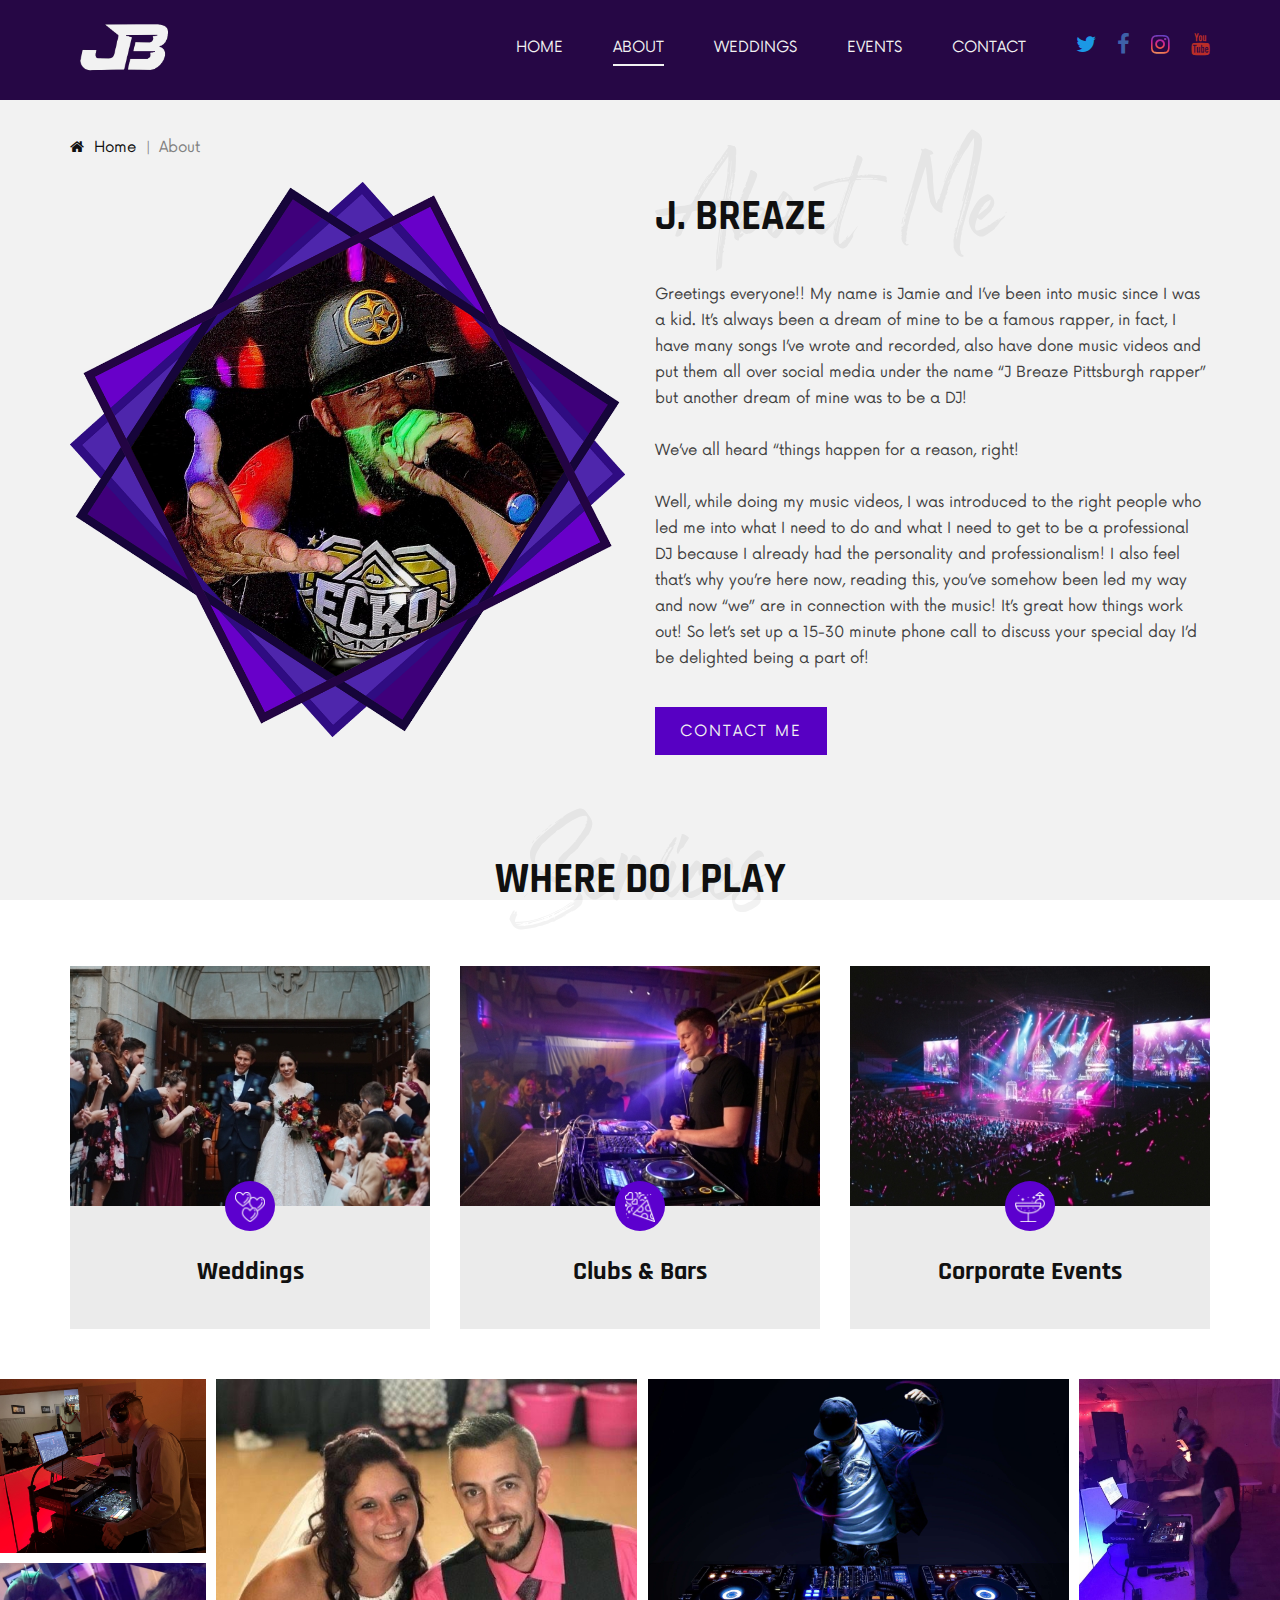
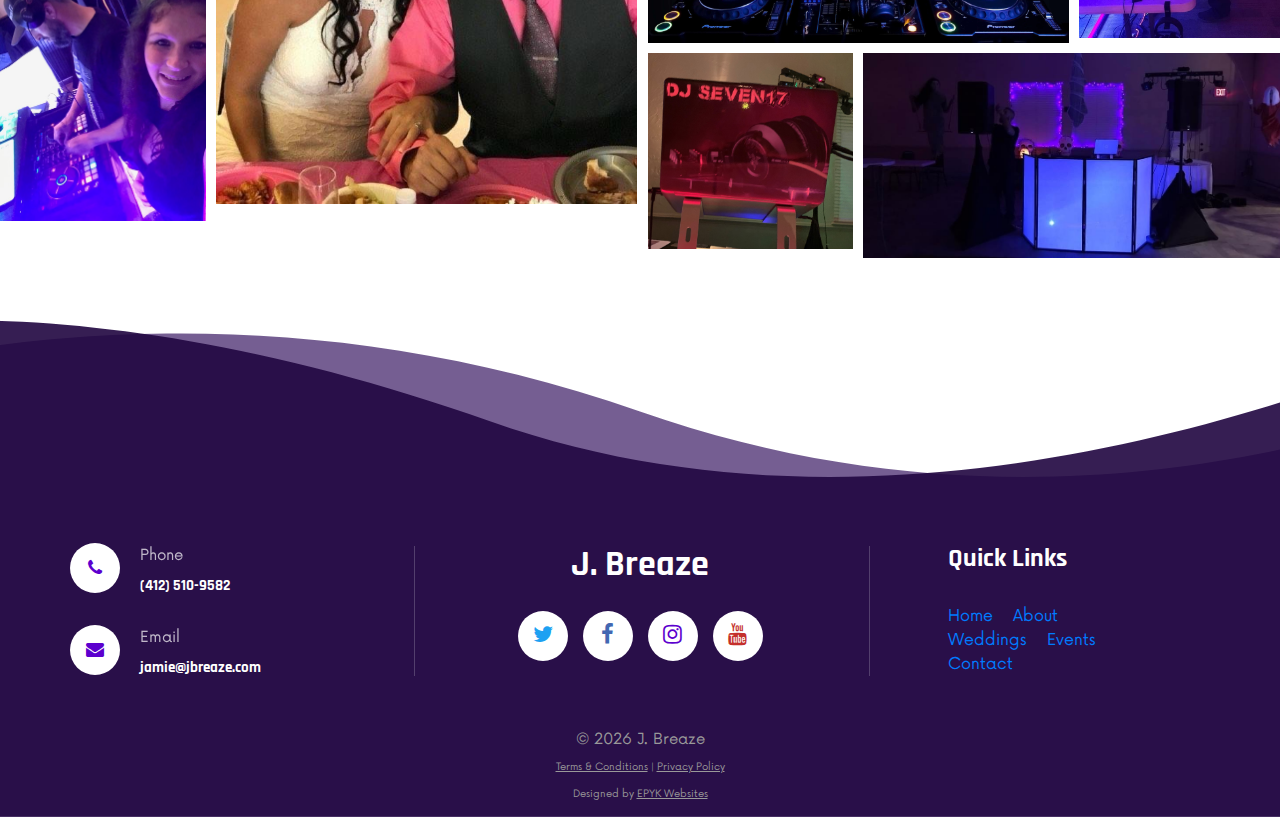
==== commit 0389901d: "updates" ====
--- a/about.html
+++ b/about.html
@@ -57,7 +57,7 @@
             <div class="row">
                 <div class="col-lg-2 col-md-2">
                     <div class="header__logo">
-                        <a href="https://www.jbreaze.com"><img width="75px" src="img/uploads/logos/home-logo.png" alt="Affordable DJ Pittsburgh Wedding DJ"></a>
+                        <a href="https://www.jbreaze.com"><img width="110px" src="img/uploads/logos/home-logo-transparent-white.png" alt="Affordable DJ Pittsburgh Wedding DJ"></a>
                     </div>
                 </div>
                 <div class="col-lg-10 col-md-10">
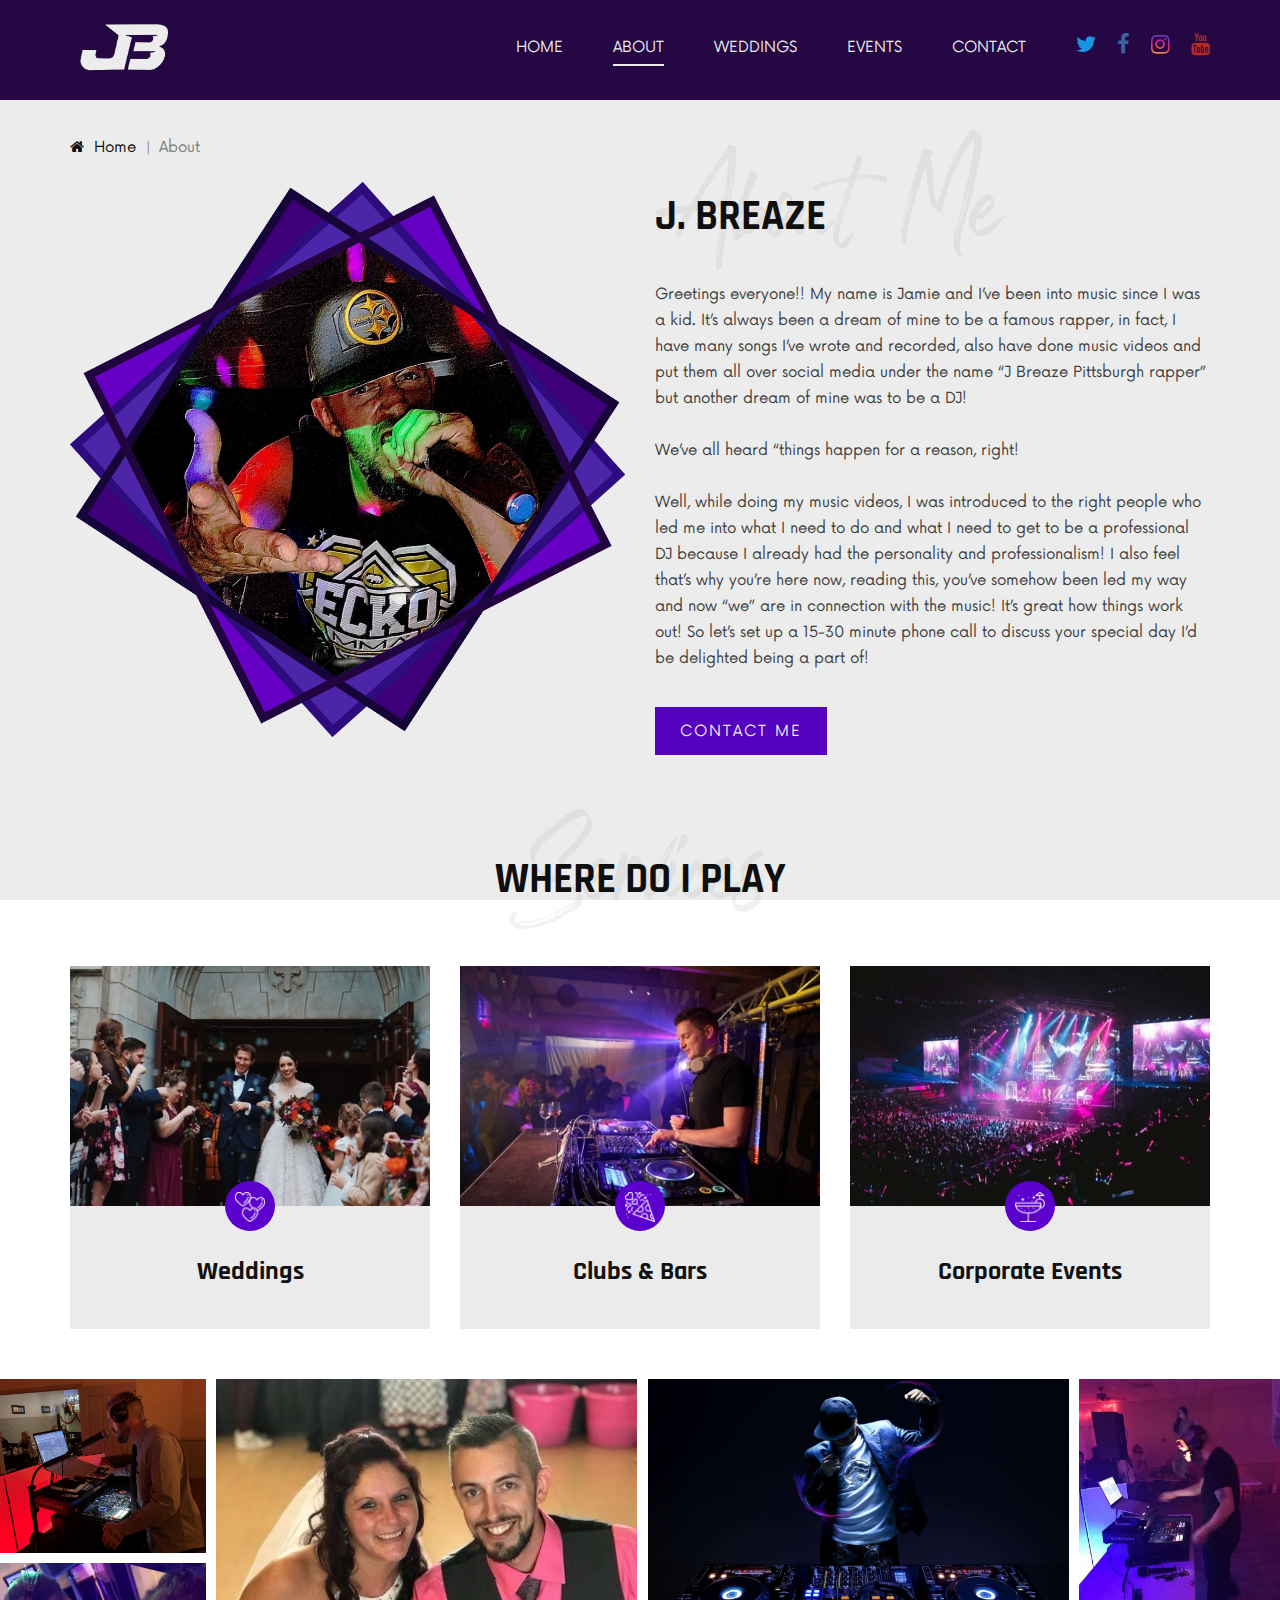
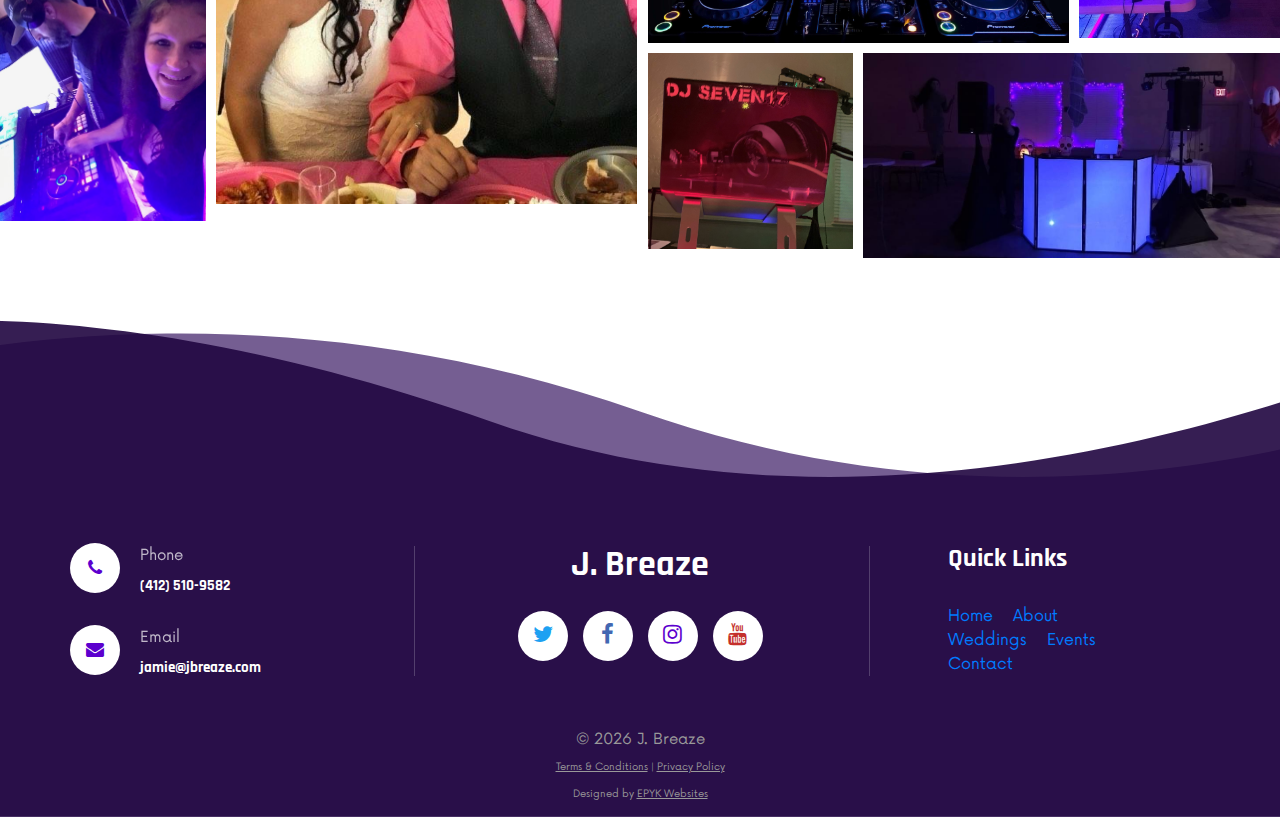
==== commit 8ab462b0: "update og image" ====
--- a/about.html
+++ b/about.html
@@ -33,7 +33,7 @@
       <meta property="og:site_name" content="J. Breaze - | About DJ Pittsburgh PA">
       <meta property="og:title" content="J. Breaze - About | DJ Pittsburgh PA">
       <meta property="og:description" content="J. Breaze - About | DJ Pittsburgh PA">
-      <meta property="og:image" content="https://www.jbreaze.com/img/uploads/logos/home-logo.png">      
+      <meta property="og:image" content="https://www.jbreaze.com/img/uploads/logos/home-logo-transparent-white.png">      
     <!-- End OG Meta Tags -->
 
 
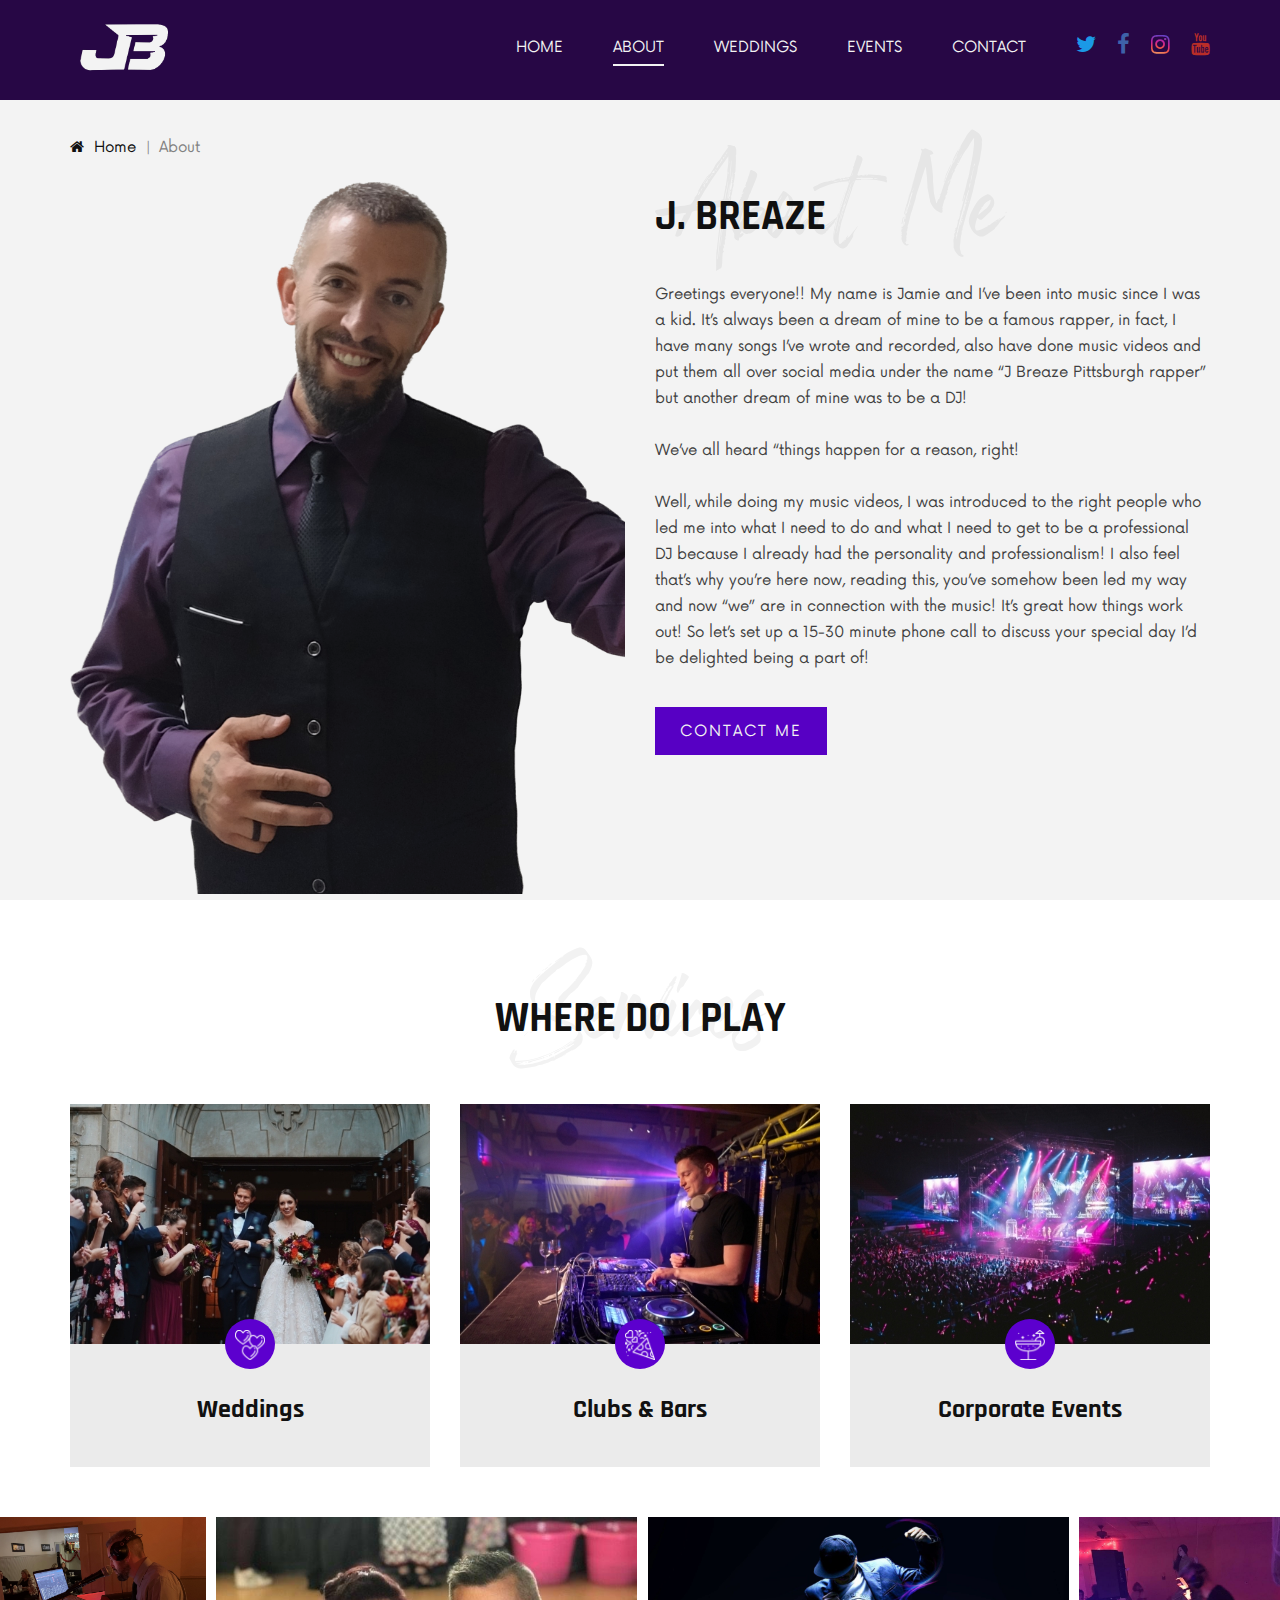
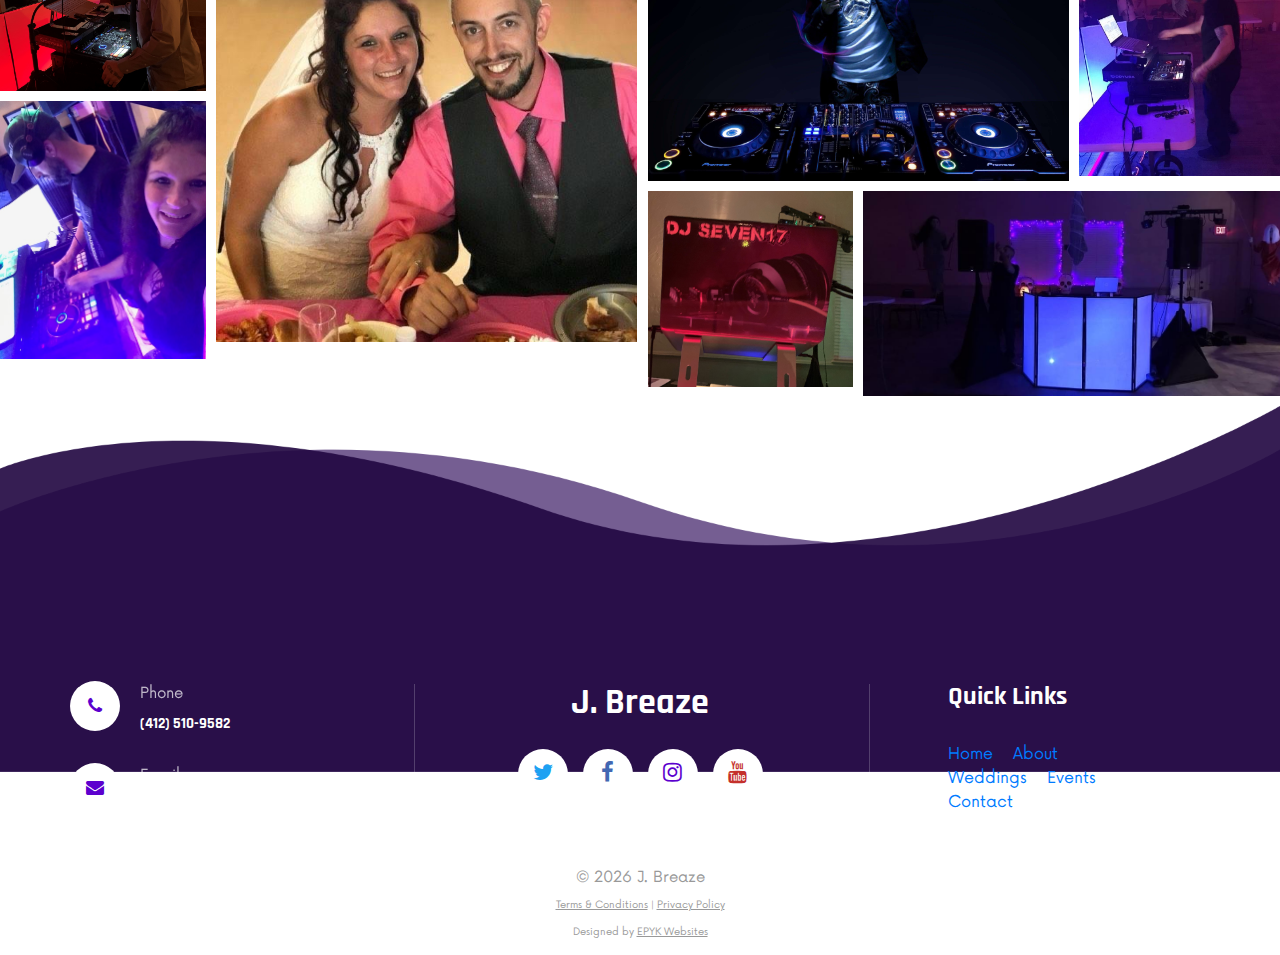
==== commit 827d8e58: "updates" ====
--- a/about.html
+++ b/about.html
@@ -73,13 +73,13 @@
                         </nav>
                         <div class="header__right__social">
                             <a href="#" style="color:#1DA1F2"><i class="fa fa-twitter"></i></a>
-                            <a href="https://www.facebook.com/affordablepittsburghDJ" style="color:#4267B2"><i class="fa fa-facebook"></i></a>
-                            <a href="#" style="color: transparent;
+                            <a href="https://www.facebook.com/JBmusic717/" style="color:#4267B2"><i class="fa fa-facebook"></i></a>
+                            <a href="https://www.instagram.com/j_breaze/" style="color: transparent;
                                 background: radial-gradient(circle at 30% 107%, #fdf497 0%, #fdf497 5%, #fd5949 45%, #d6249f 60%, #285AEB 90%);
                                 background: -webkit-radial-gradient(circle at 30% 107%, #fdf497 0%, #fdf497 5%, #fd5949 45%, #d6249f 60%, #285AEB 90%);
                                 background-clip: text;
-                                -webkit-background-clip: text"><i class="fa fa-instagram"></i></a>
-                            <a href="#" style="color:#c4302b"><i class="fa fa-youtube"></i></a>
+                                -webkit-background-clip: text" target="_blank"><i class="fa fa-instagram"></i></a>
+                            <a href="https://youtube.com/@j.breazepittsburghdj4661" style="color:#c4302b"><i class="fa fa-youtube"></i></a>
                         </div>
                     </div>
                 </div>
@@ -110,7 +110,7 @@
             <div class="row">
                 <div style="margin-top:100px" class="col-lg-6">
                     <div class="about__pic">
-                        <img src="img/uploads/dj-seven17-tile.png" alt="Affordable DJ Pittsburgh Wedding DJ">
+                        <img src="img/uploads/about.PNG" alt="Affordable DJ Pittsburgh Wedding DJ">
                     </div>
                 </div>
                 <div class="col-lg-6">
@@ -262,9 +262,9 @@
                         <h2>J. Breaze</h2>
                         <div class="footer__social__links">
                             <a href="#" style="color:#1DA1F2"><i class="fa fa-twitter"></i></a>
-                            <a href="#" style="color:#4267B2"><i class="fa fa-facebook"></i></a>
+                            <a href="https://www.facebook.com/JBmusic717/" style="color:#4267B2"><i class="fa fa-facebook"></i></a>
                             <a href="#"><i class="fa fa-instagram"></i></a>
-                            <a href="#" style="color:#c4302b"><i class="fa fa-youtube"></i></a>
+                            <a href="https://youtube.com/@j.breazepittsburghdj4661" style="color:#c4302b"><i class="fa fa-youtube"></i></a>
                         </div>
                     </div>
                 </div>
--- a/css/style.css
+++ b/css/style.css
@@ -141,7 +141,7 @@
 
 .set-bg {
 	background-repeat: no-repeat;
-	background-size: cover;
+	background-size: contain;
 	background-position: top center;
 }
 
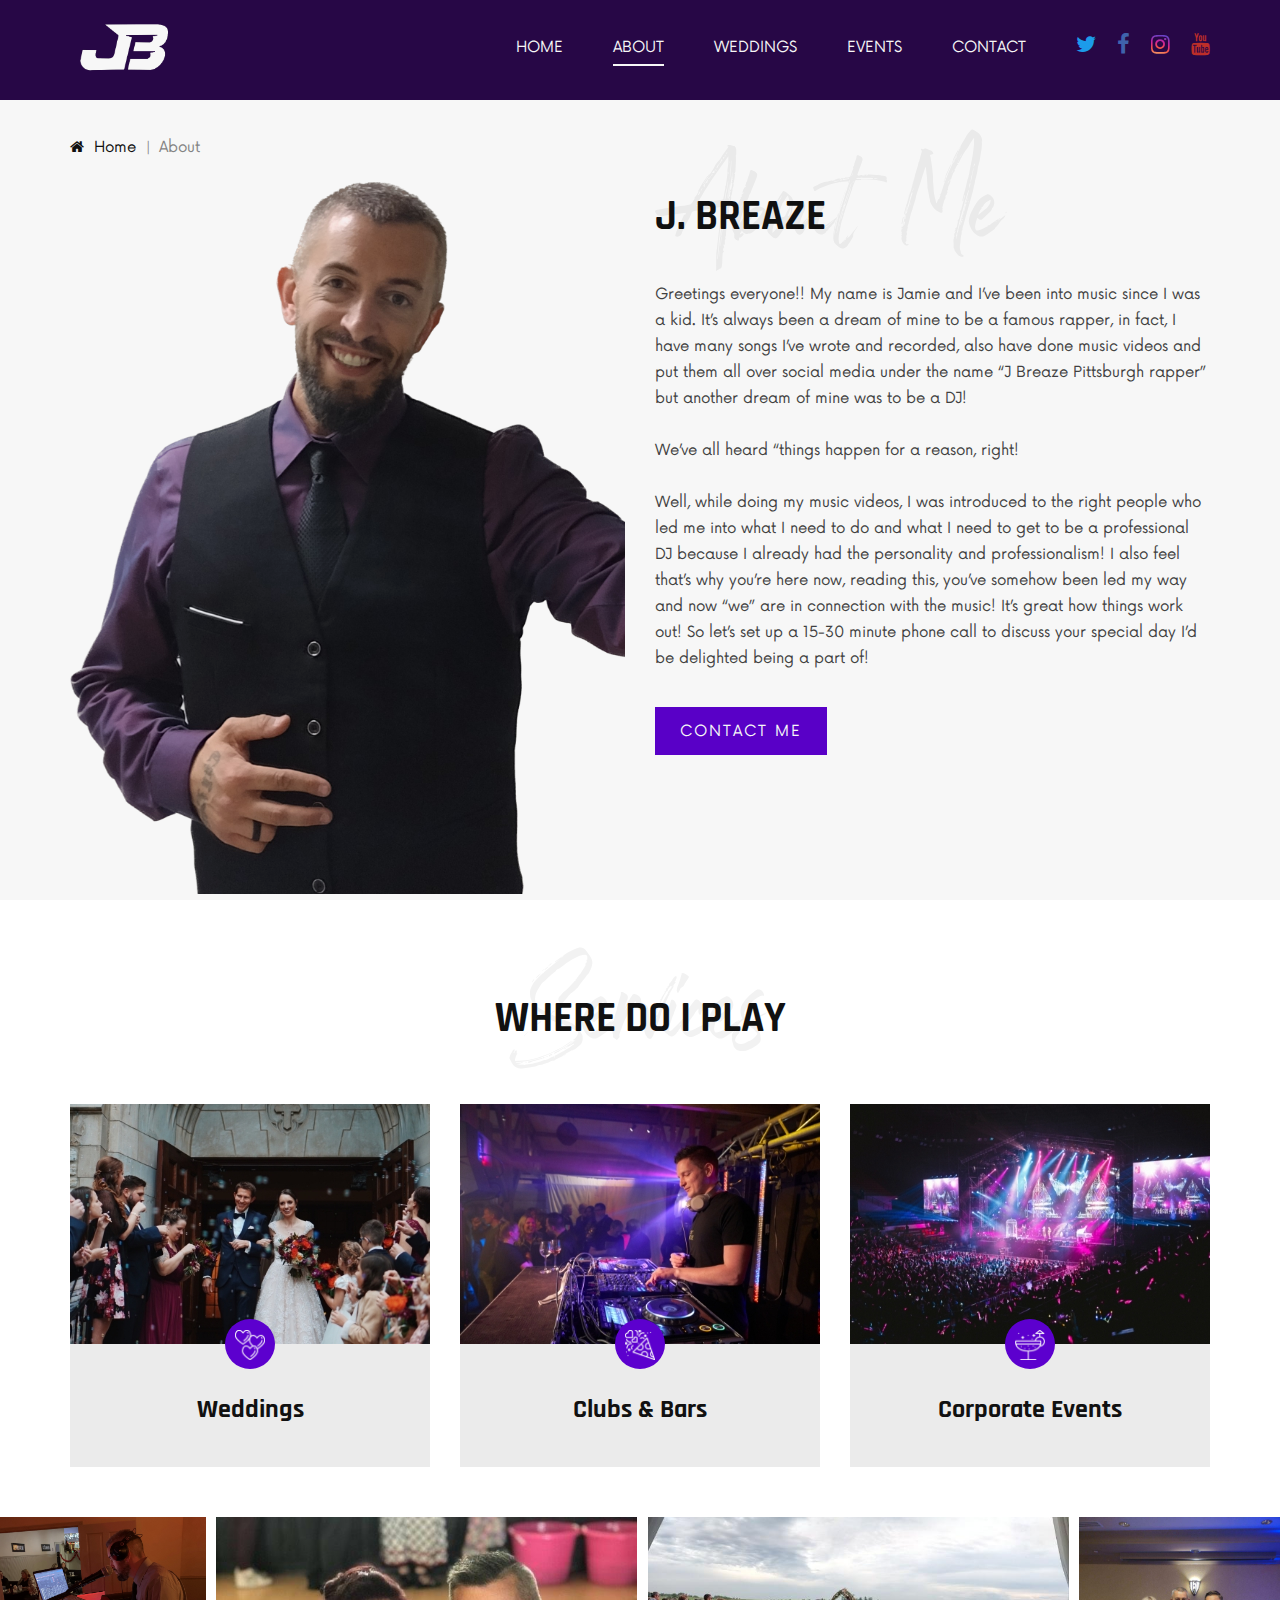
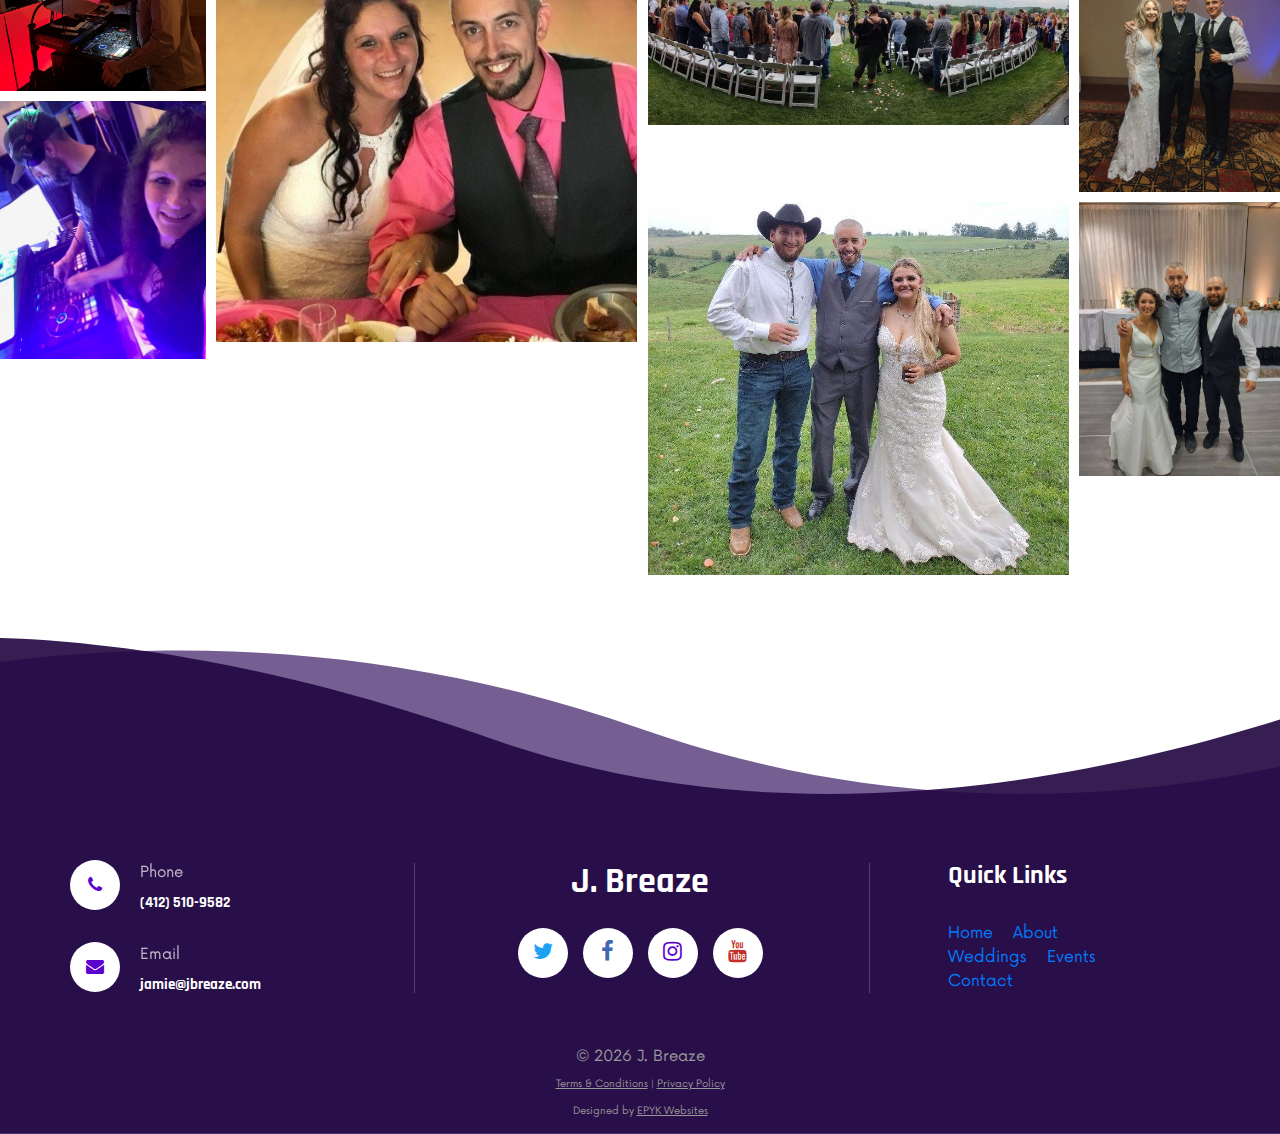
==== commit 34132667: "updates" ====
--- a/about.html
+++ b/about.html
@@ -79,7 +79,7 @@
                                 background: -webkit-radial-gradient(circle at 30% 107%, #fdf497 0%, #fdf497 5%, #fd5949 45%, #d6249f 60%, #285AEB 90%);
                                 background-clip: text;
                                 -webkit-background-clip: text" target="_blank"><i class="fa fa-instagram"></i></a>
-                            <a href="https://youtube.com/@j.breazepittsburghdj4661" style="color:#c4302b"><i class="fa fa-youtube"></i></a>
+                            <a href="https://youtube.com/@j.breazepittsburgh9071" style="color:#c4302b"><i class="fa fa-youtube"></i></a>
                         </div>
                     </div>
                 </div>
@@ -224,11 +224,11 @@
                         <div class="col-lg-4 col-md-4 col-sm-4 p-0">
                             <img src="img/uploads/about/6.JPG" alt="Affordable DJ Pittsburgh Wedding DJ">
                         </div>
+                        <div class="col-lg-8 col-md-8 col-sm-8 p-0">
+                            <img src="img/uploads/about/8.jpg" alt="Affordable DJ Pittsburgh Wedding DJ">
+                        </div>
                         <div class="col-lg-4 col-md-4 col-sm-4 p-0">
                             <img src="img/uploads/about/5.jpg" alt="Affordable DJ Pittsburgh Wedding DJ">
-                        </div>
-                        <div class="col-lg-8 col-md-8 col-sm-8 p-0">
-                            <img src="img/uploads/about/8.jpg" alt="Affordable DJ Pittsburgh Wedding DJ">
                         </div>
                     </div>
                 </div>
@@ -264,7 +264,7 @@
                             <a href="#" style="color:#1DA1F2"><i class="fa fa-twitter"></i></a>
                             <a href="https://www.facebook.com/JBmusic717/" style="color:#4267B2"><i class="fa fa-facebook"></i></a>
                             <a href="#"><i class="fa fa-instagram"></i></a>
-                            <a href="https://youtube.com/@j.breazepittsburghdj4661" style="color:#c4302b"><i class="fa fa-youtube"></i></a>
+                            <a href="https://youtube.com/@j.breazepittsburgh9071" style="color:#c4302b"><i class="fa fa-youtube"></i></a>
                         </div>
                     </div>
                 </div>
--- a/css/style.css
+++ b/css/style.css
@@ -141,7 +141,7 @@
 
 .set-bg {
 	background-repeat: no-repeat;
-	background-size: contain;
+	background-size: cover;
 	background-position: top center;
 }
 
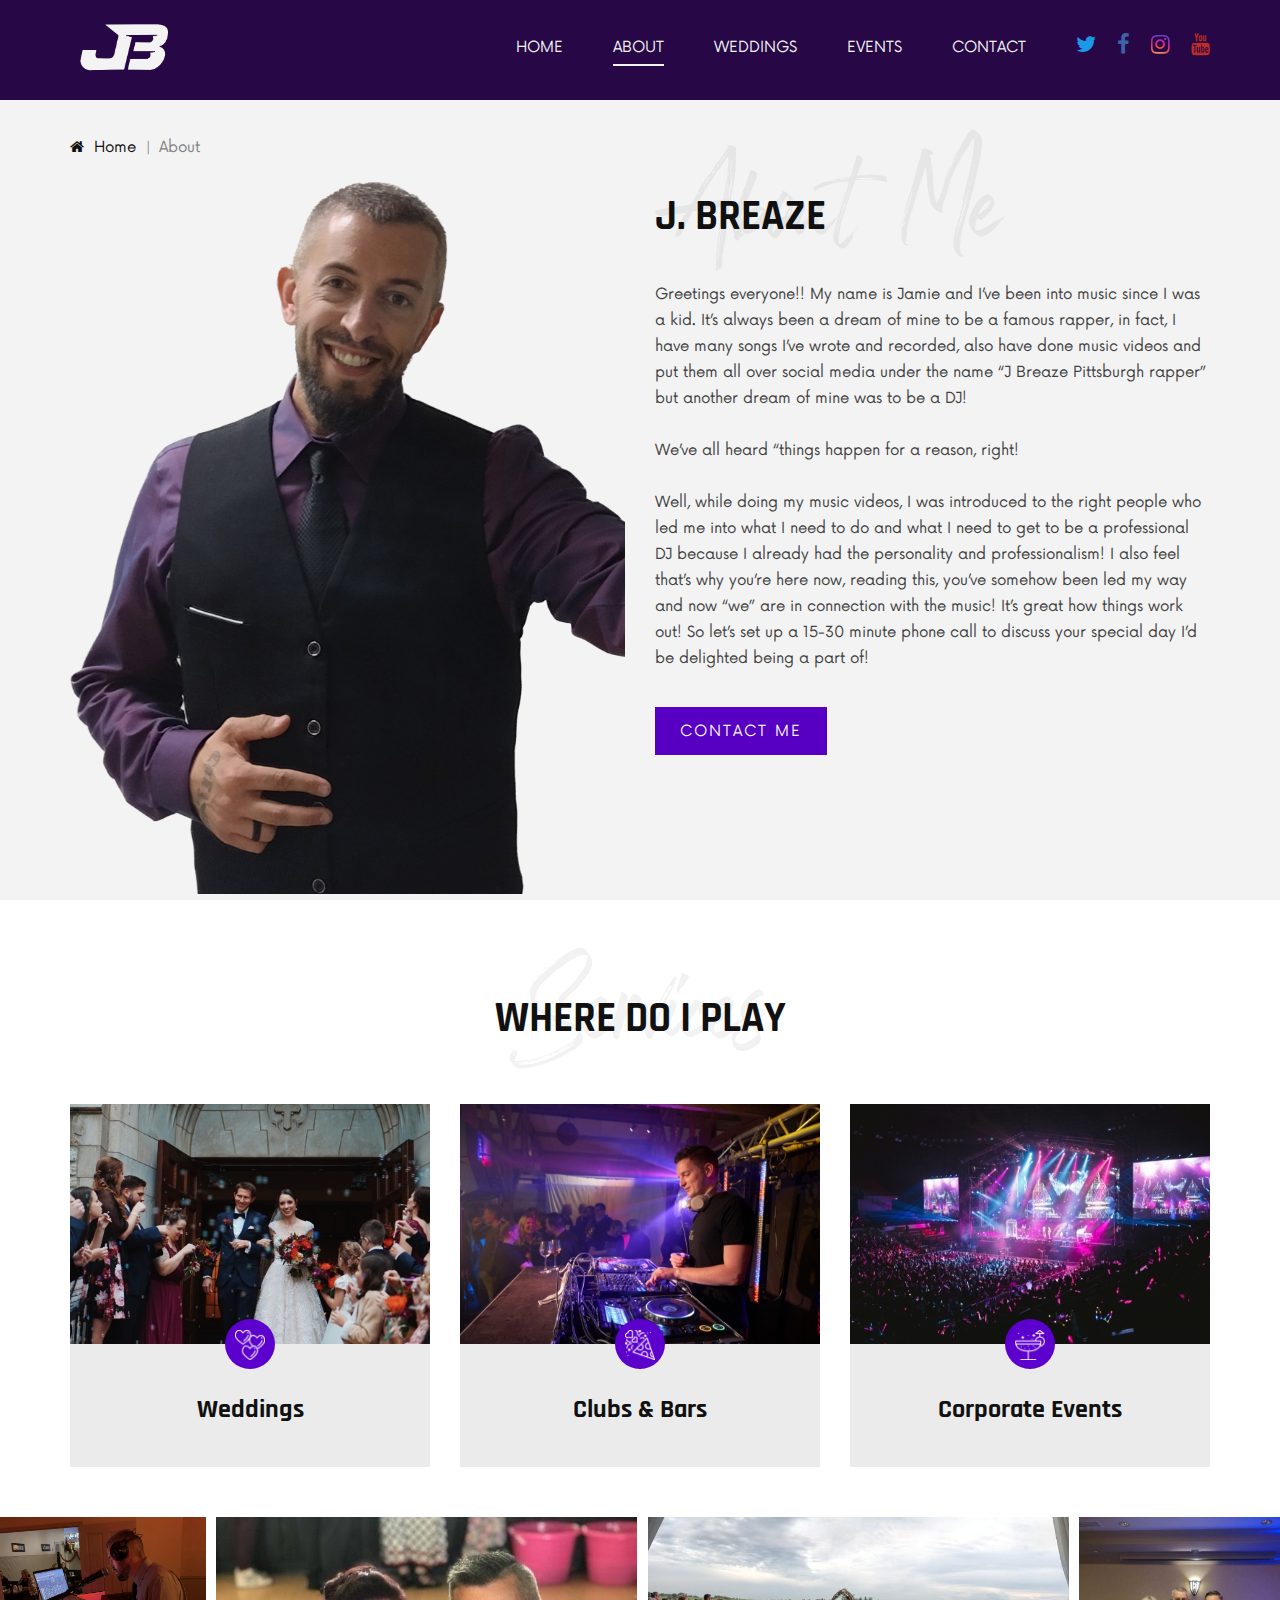
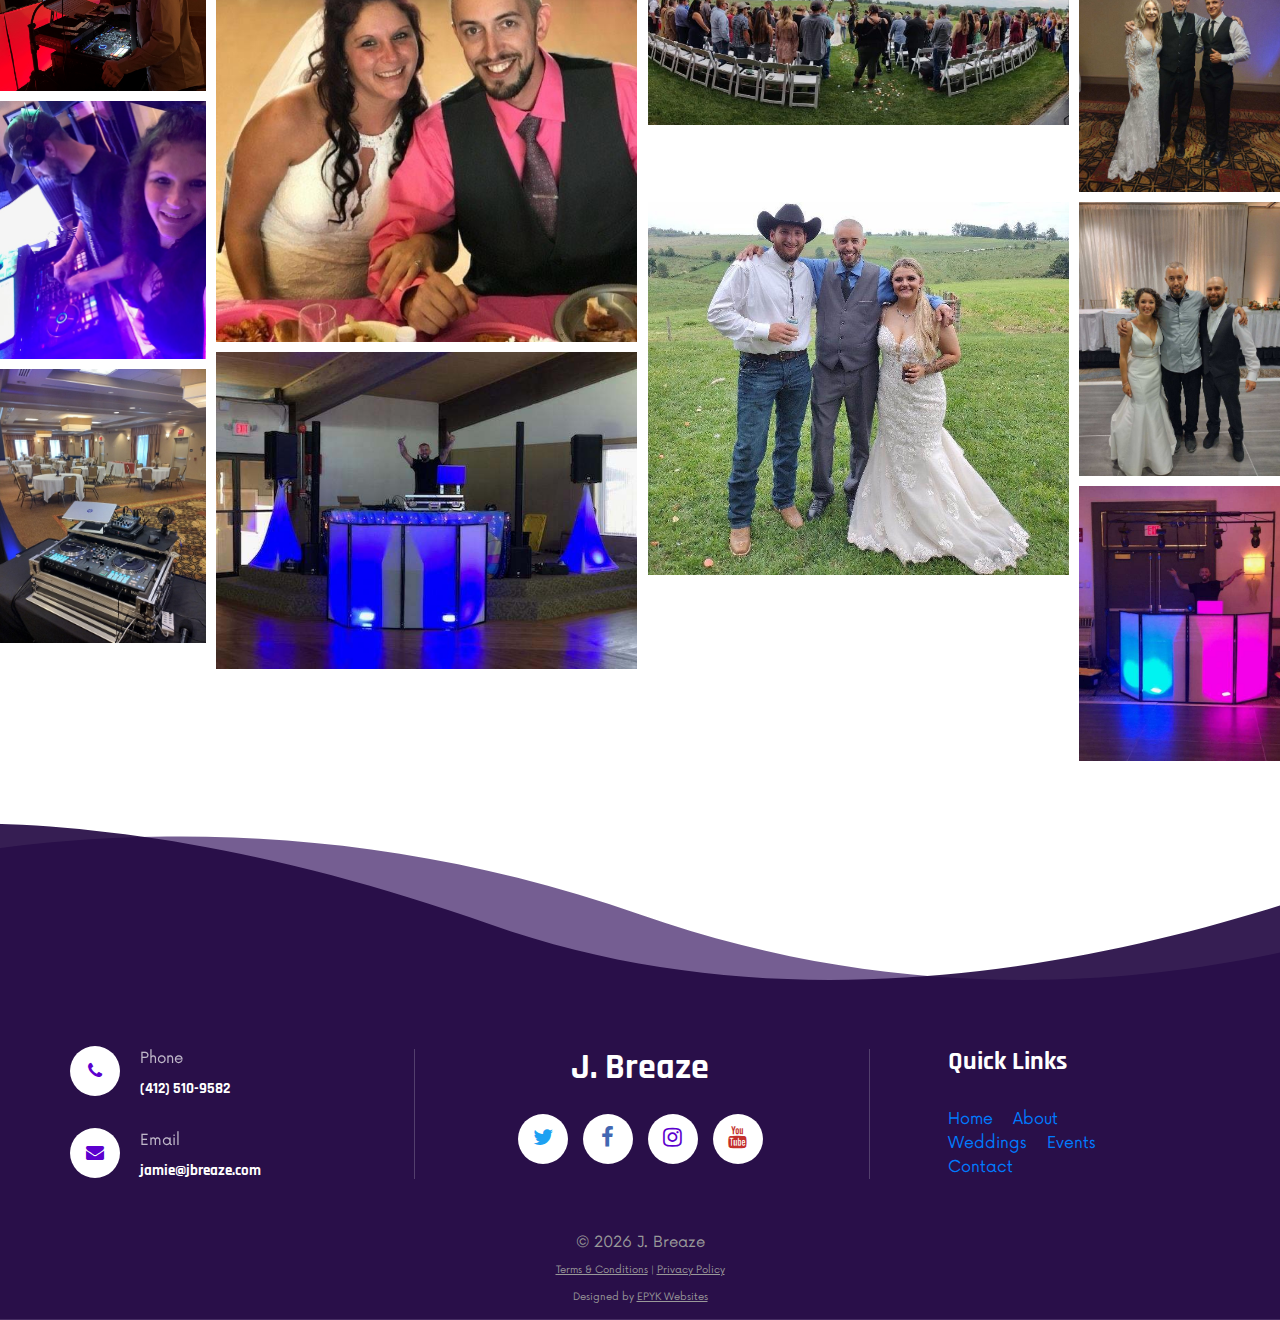
==== commit 6b00dc6c: "add pictures" ====
--- a/about.html
+++ b/about.html
@@ -210,9 +210,11 @@
                         <div class="col-lg-4 col-md-4 col-sm-4 p-0">
                             <img src="img/uploads/about/1.JPEG" alt="Affordable DJ Pittsburgh Wedding DJ">
                             <img src="img/uploads/about/2.JPEG" alt="Affordable DJ Pittsburgh Wedding DJ">
+                            <img src="img/uploads/about/9.jpg" alt="Affordable DJ Pittsburgh Wedding DJ">
                         </div>
                         <div class="col-lg-8 col-md-8 col-sm-8 p-0">
                             <img src="img/uploads/about/3.JPG" alt="Affordable DJ Pittsburgh Wedding DJ">
+                            <img src="img/uploads/about/10.jpg" alt="Affordable DJ Pittsburgh Wedding DJ">
                         </div>
                     </div>
                 </div>
@@ -229,6 +231,7 @@
                         </div>
                         <div class="col-lg-4 col-md-4 col-sm-4 p-0">
                             <img src="img/uploads/about/5.jpg" alt="Affordable DJ Pittsburgh Wedding DJ">
+                            <img src="img/uploads/about/11.jpg" alt="Affordable DJ Pittsburgh Wedding DJ">
                         </div>
                     </div>
                 </div>
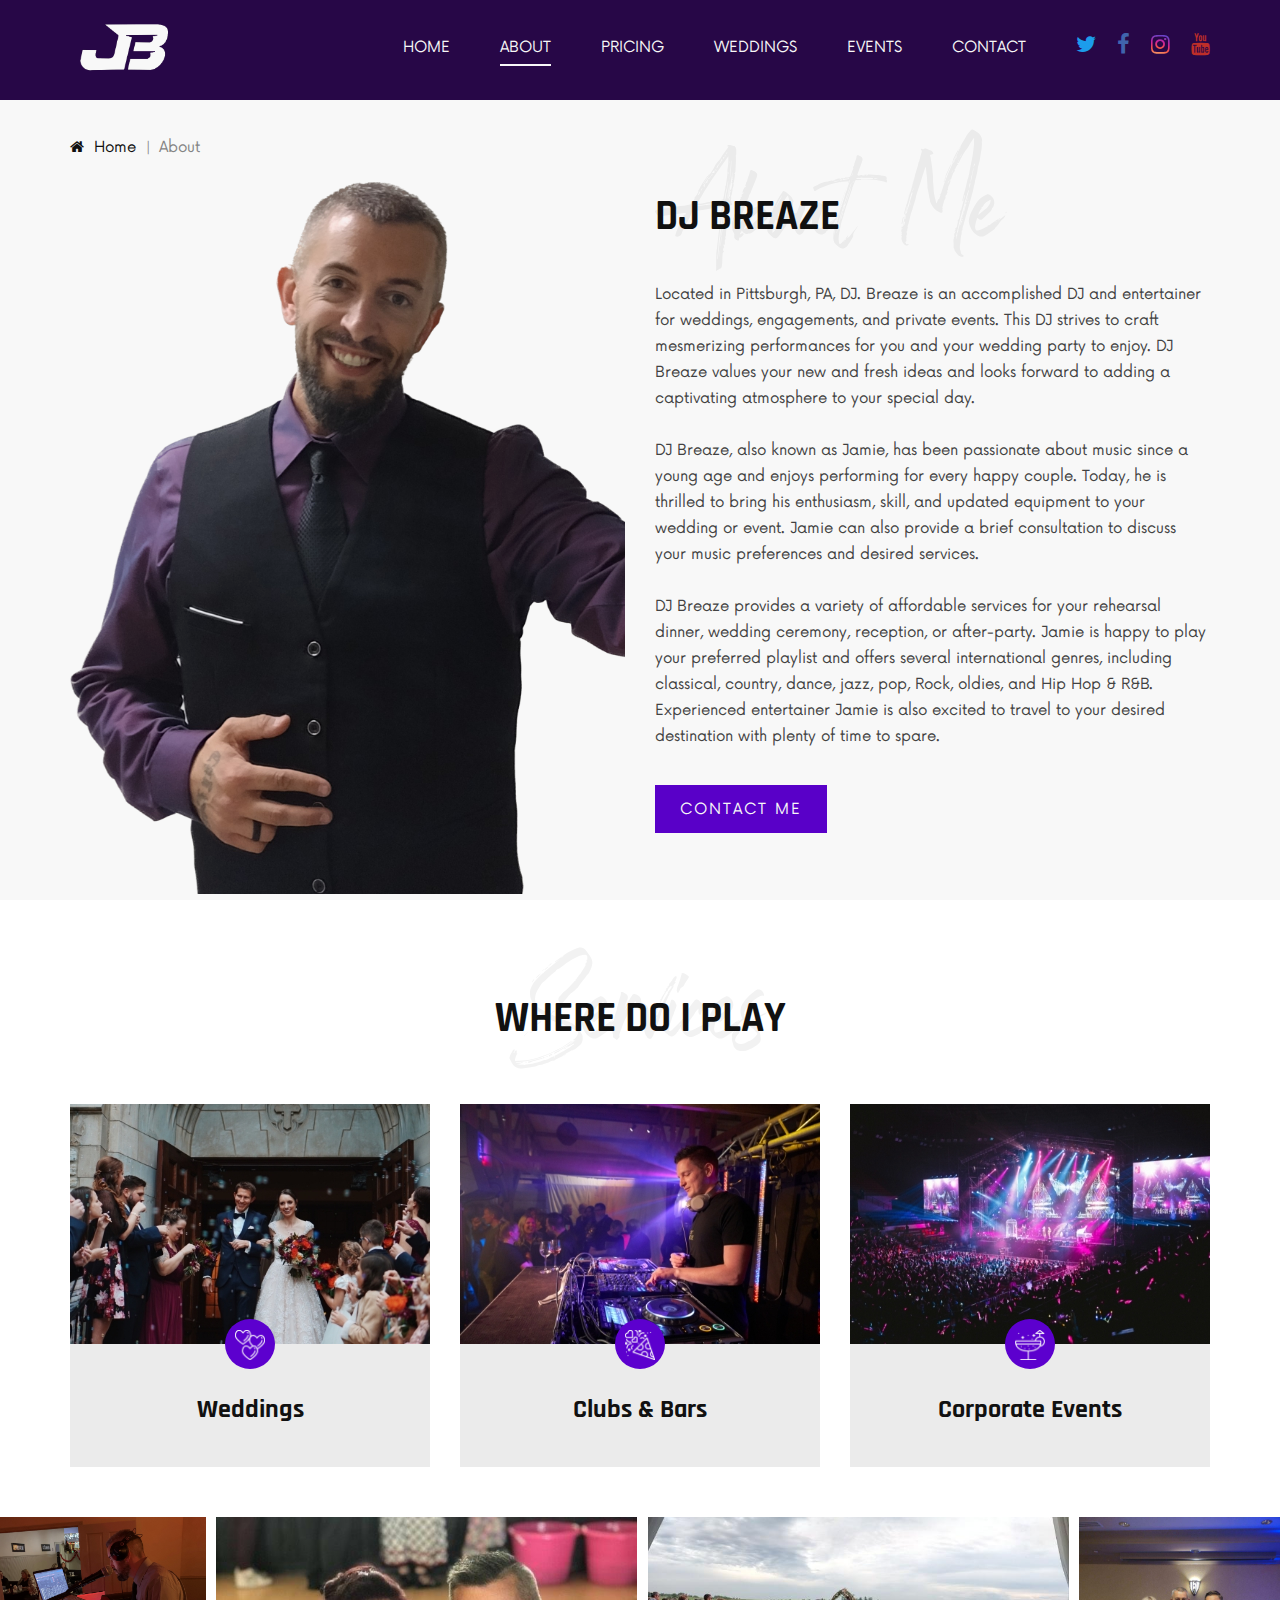
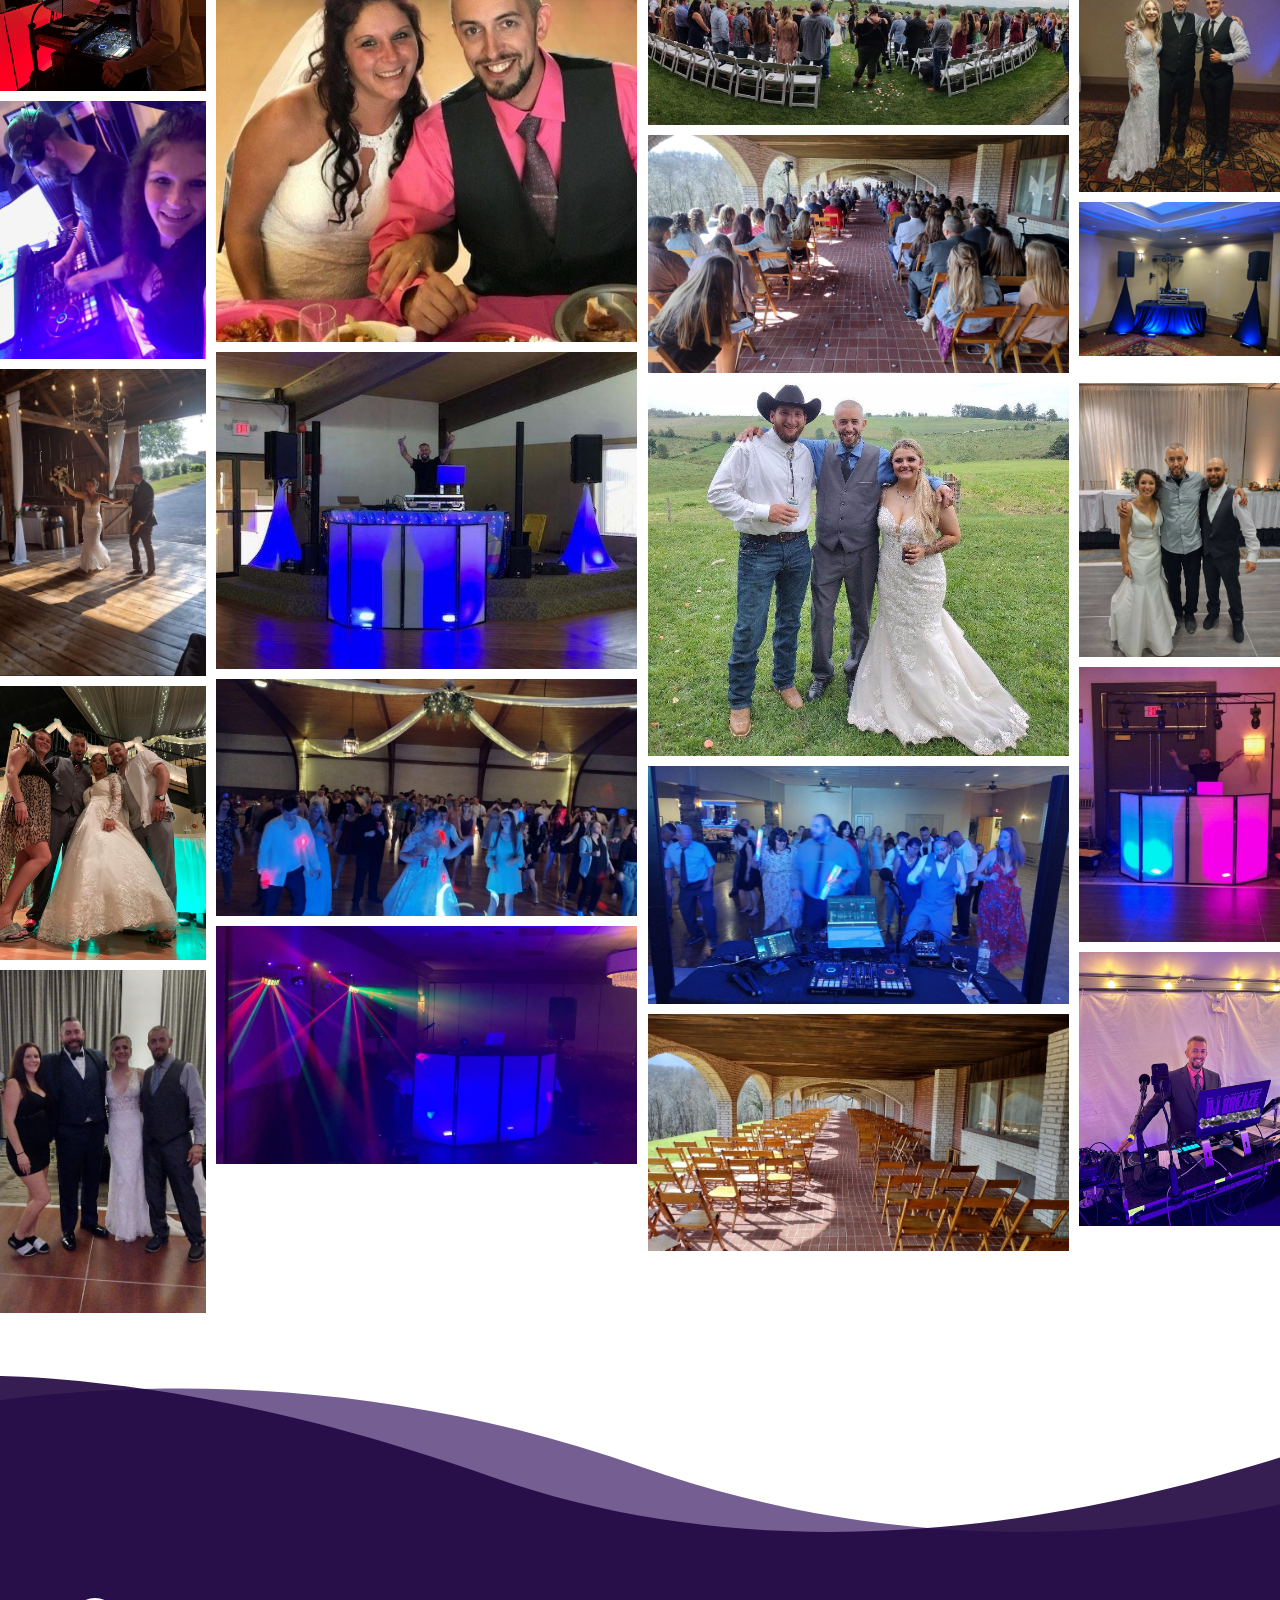
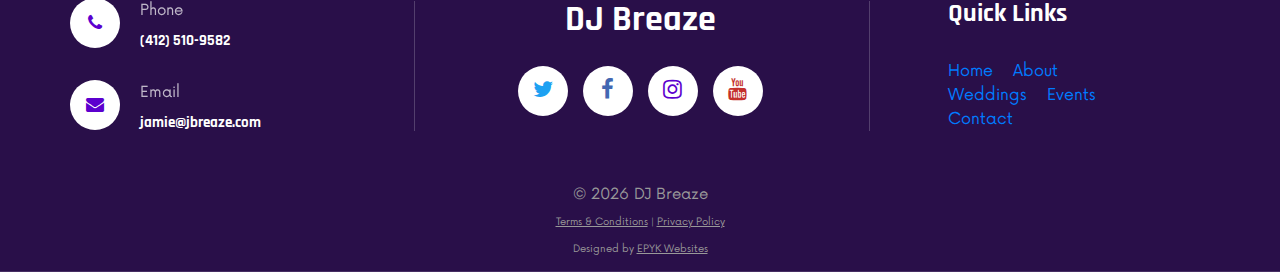
==== commit 80833151: "DJ Breaze website update info" ====
--- a/about.html
+++ b/about.html
@@ -3,11 +3,11 @@
 
 <head>
     <meta charset="UTF-8">
-    <meta name="description" content="Pittsburgh J. Breaze offers affordable services for any event!">
+    <meta name="description" content="Pittsburgh DJ Breaze offers affordable services for any event!">
     <meta name="keywords" content="Pittsburgh PA DJ, DJ Pittsburgh, Wedding PA DJ, Event PA DJ">
     <meta name="viewport" content="width=device-width, initial-scale=1.0">
     <meta http-equiv="X-UA-Compatible" content="ie=edge">
-    <title>J. Breaze - About | DJ Pittsburgh PA</title>
+    <title>DJ Breaze - About | DJ Pittsburgh PA</title>
 
     <!-- Google Font -->
     <link href="https://fonts.googleapis.com/css2?family=Rajdhani:wght@400;500;600;700&display=swap" rel="stylesheet">
@@ -24,15 +24,15 @@
     <link rel="stylesheet" href="css/style.css" type="text/css">
 
     <link rel="canonical" href="https://www.jbreaze.com/about">
-    <meta name="description" content="J. Breaze will rock out any party!">
+    <meta name="description" content="DJ Breaze will rock out any party!">
 
 
     <!-- Start OG Meta Tags -->
       <meta property="og:type" content="website">
       <meta property="og:url" content="https://www.jbreaze.com/about">
-      <meta property="og:site_name" content="J. Breaze - | About DJ Pittsburgh PA">
-      <meta property="og:title" content="J. Breaze - About | DJ Pittsburgh PA">
-      <meta property="og:description" content="J. Breaze - About | DJ Pittsburgh PA">
+      <meta property="og:site_name" content="DJ Breaze - | About DJ Pittsburgh PA">
+      <meta property="og:title" content="DJ Breaze - About | DJ Pittsburgh PA">
+      <meta property="og:description" content="DJ Breaze - About | DJ Pittsburgh PA">
       <meta property="og:image" content="https://www.jbreaze.com/img/uploads/logos/home-logo-transparent-white.png">      
     <!-- End OG Meta Tags -->
 
@@ -66,6 +66,7 @@
                             <ul>
                                 <li><a href="https://www.jbreaze.com">Home</a></li>
                                 <li class="active"><a href="/about">About</a></li>
+                                <li><a target="_blank" href="/Wedding Packages.pdf">Pricing</a></li>
                                 <li><a href="/weddings">Weddings</a></li>
                                 <li><a href="/events">Events</a></li>
                                 <li><a href="/contact">Contact</a></li>
@@ -116,24 +117,16 @@
                 <div class="col-lg-6">
                     <div class="about__text">
                         <div class="section-title">
-                            <h2>J. Breaze</h2>
+                            <h2>DJ Breaze</h2>
                             <h1>About Me</h1>
                         </div>
-                        <p>Greetings everyone!! My name is Jamie and I’ve been into music since I was a kid. 
-                            It’s always been a dream of mine to be a famous rapper, in fact, I have many songs I’ve wrote and recorded, 
-                            also have done music videos and put them all over social media under the name “J Breaze Pittsburgh rapper” 
-                            but another dream of mine was to be a DJ!
-                            
+                        <p>
+                            Located in Pittsburgh, PA, DJ. Breaze is an accomplished DJ and entertainer for weddings, engagements, and private events. This DJ strives to craft mesmerizing performances for you and your wedding party to enjoy. DJ Breaze values your new and fresh ideas and looks forward to adding a captivating atmosphere to your special day.
                             <br /><br />
-                            
-                            We’ve all heard “things happen for a reason, right!
-                            
+                            DJ Breaze, also known as Jamie, has been passionate about music since a young age and enjoys performing for every happy couple. Today, he is thrilled to bring his enthusiasm, skill, and updated equipment to your wedding or event. Jamie can also provide a brief consultation to discuss your music preferences and desired services.
                             <br /><br />
-                            
-                            Well, while doing my music videos, I was introduced to the right people who led me into 
-                            what I need to do and what I need to get to be a professional DJ because I already had the personality and professionalism! 
-                            I also feel that’s why you’re here now, reading this, you’ve somehow been led my way and now “we” are in connection with the music! 
-                            It’s great how things work out! So let’s set up a 15-30 minute phone call to discuss your special day I’d be delighted being a part of!</p>
+                            DJ Breaze provides a variety of affordable services for your rehearsal dinner, wedding ceremony, reception, or after-party. Jamie is happy to play your preferred playlist and offers several international genres, including classical, country, dance, jazz, pop, Rock, oldies, and Hip Hop & R&B. Experienced entertainer Jamie is also excited to travel to your desired destination with plenty of time to spare.
+                        </p>
                         <a href="./contact" class="primary-btn">CONTACT ME</a>
                     </div>
                 </div>
@@ -210,11 +203,15 @@
                         <div class="col-lg-4 col-md-4 col-sm-4 p-0">
                             <img src="img/uploads/about/1.JPEG" alt="Affordable DJ Pittsburgh Wedding DJ">
                             <img src="img/uploads/about/2.JPEG" alt="Affordable DJ Pittsburgh Wedding DJ">
-                            <img src="img/uploads/about/9.jpg" alt="Affordable DJ Pittsburgh Wedding DJ">
+                            <img src="img/uploads/about/12.JPG" alt="Affordable DJ Pittsburgh Wedding DJ">
+                            <img src="img/uploads/about/17.JPG" alt="Affordable DJ Pittsburgh Wedding DJ">
+                            <img src="img/uploads/about/18.JPG" alt="Affordable DJ Pittsburgh Wedding DJ">
                         </div>
                         <div class="col-lg-8 col-md-8 col-sm-8 p-0">
                             <img src="img/uploads/about/3.JPG" alt="Affordable DJ Pittsburgh Wedding DJ">
                             <img src="img/uploads/about/10.jpg" alt="Affordable DJ Pittsburgh Wedding DJ">
+                            <img src="img/uploads/about/13.JPG" alt="Affordable DJ Pittsburgh Wedding DJ">
+                            <img src="img/uploads/about/16.JPG" alt="Affordable DJ Pittsburgh Wedding DJ">
                         </div>
                     </div>
                 </div>
@@ -222,16 +219,21 @@
                     <div class="row">
                         <div class="col-lg-8 col-md-8 col-sm-8 p-0">
                             <img src="img/uploads/about/4.JPG" alt="Affordable DJ Pittsburgh Wedding DJ">
+                            <img src="img/uploads/about/14.JPG" alt="Affordable DJ Pittsburgh Wedding DJ">
                         </div>
                         <div class="col-lg-4 col-md-4 col-sm-4 p-0">
                             <img src="img/uploads/about/6.JPG" alt="Affordable DJ Pittsburgh Wedding DJ">
+                            <img src="img/uploads/about/19.JPG" alt="Affordable DJ Pittsburgh Wedding DJ">
                         </div>
                         <div class="col-lg-8 col-md-8 col-sm-8 p-0">
                             <img src="img/uploads/about/8.jpg" alt="Affordable DJ Pittsburgh Wedding DJ">
+                            <img src="img/uploads/about/21.JPG" alt="Affordable DJ Pittsburgh Wedding DJ">
+                            <img src="img/uploads/about/15.JPG" alt="Affordable DJ Pittsburgh Wedding DJ">
                         </div>
                         <div class="col-lg-4 col-md-4 col-sm-4 p-0">
                             <img src="img/uploads/about/5.jpg" alt="Affordable DJ Pittsburgh Wedding DJ">
                             <img src="img/uploads/about/11.jpg" alt="Affordable DJ Pittsburgh Wedding DJ">
+                            <img src="img/uploads/about/20.JPG" alt="Affordable DJ Pittsburgh Wedding DJ">
                         </div>
                     </div>
                 </div>
@@ -262,7 +264,7 @@
                 </div>
                 <div class="col-lg-4 offset-lg-1 col-md-6">
                     <div class="footer__social">
-                        <h2>J. Breaze</h2>
+                        <h2>DJ Breaze</h2>
                         <div class="footer__social__links">
                             <a href="#" style="color:#1DA1F2"><i class="fa fa-twitter"></i></a>
                             <a href="https://www.facebook.com/JBmusic717/" style="color:#4267B2"><i class="fa fa-facebook"></i></a>
@@ -287,7 +289,7 @@
             </div>
             <!-- Link back to Colorlib can't be removed. Template is licensed under CC BY 3.0. -->
 			<div class="footer__copyright__text">
-				<p>&copy; <script>document.write(new Date().getFullYear());</script> J. Breaze
+				<p>&copy; <script>document.write(new Date().getFullYear());</script> DJ Breaze
                 
                     <br />
                     <font size="0.5"><a href="/terms-and-conditions">Terms & Conditions</a> | <a href="/privacy-policy">Privacy Policy</a></font>
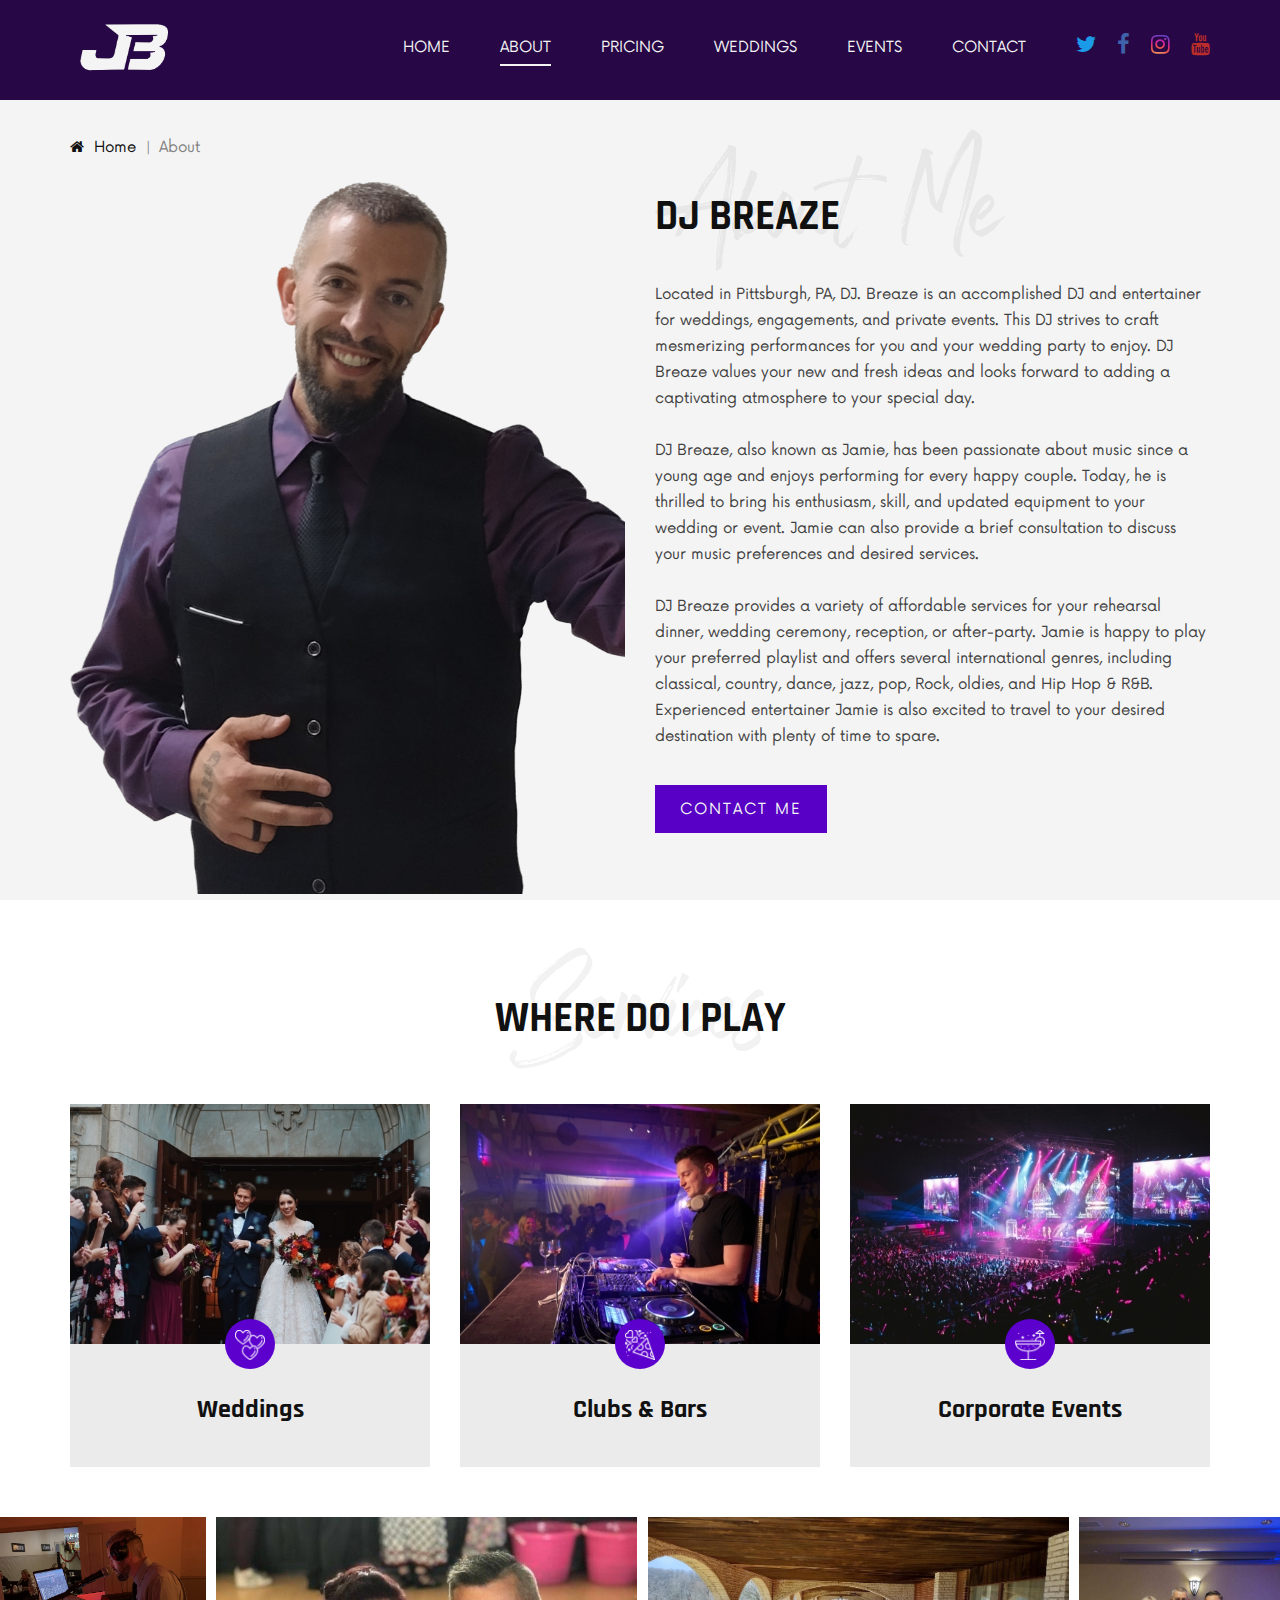
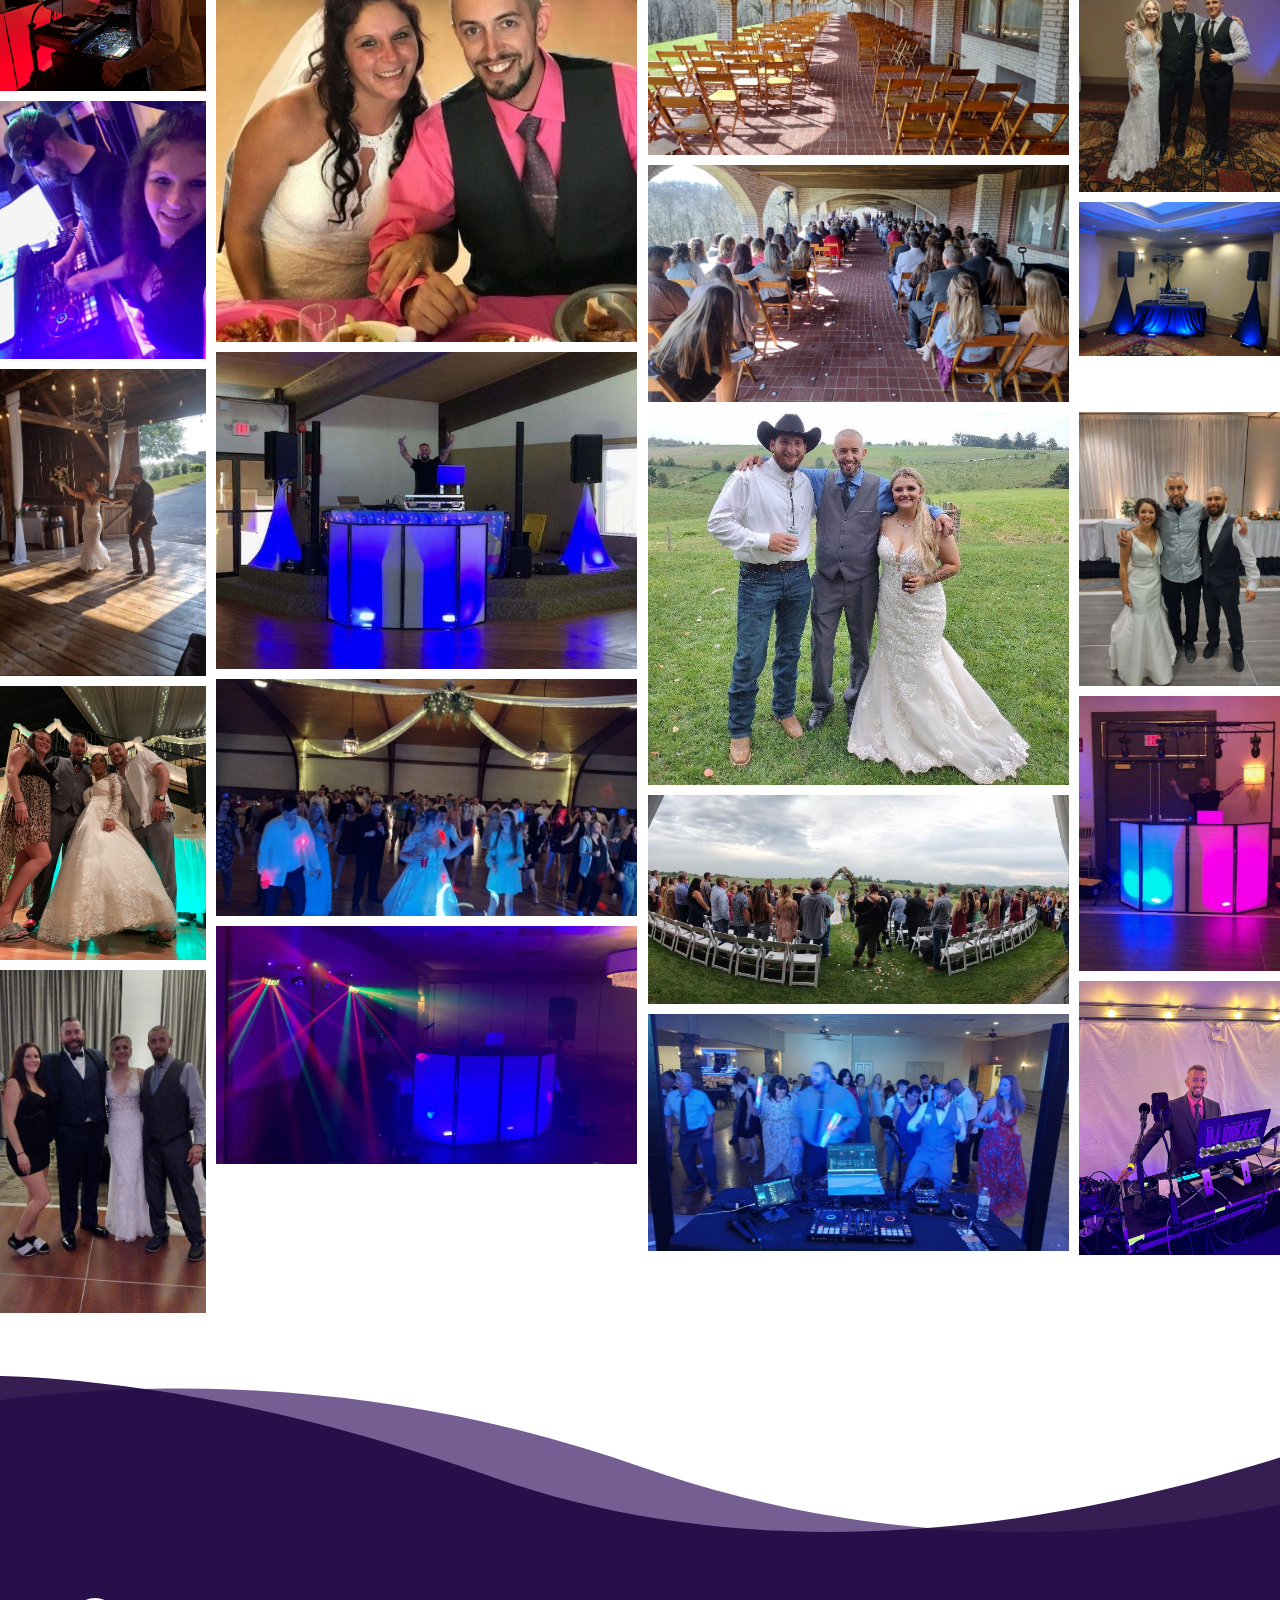
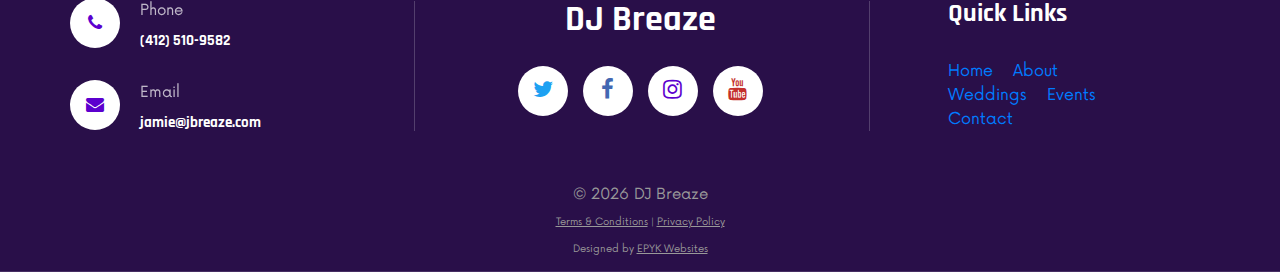
==== commit 91d48009: "edit" ====
--- a/about.html
+++ b/about.html
@@ -218,7 +218,7 @@
                 <div class="col-lg-6">
                     <div class="row">
                         <div class="col-lg-8 col-md-8 col-sm-8 p-0">
-                            <img src="img/uploads/about/4.JPG" alt="Affordable DJ Pittsburgh Wedding DJ">
+                            <img src="img/uploads/about/15.JPG" alt="Affordable DJ Pittsburgh Wedding DJ">
                             <img src="img/uploads/about/14.JPG" alt="Affordable DJ Pittsburgh Wedding DJ">
                         </div>
                         <div class="col-lg-4 col-md-4 col-sm-4 p-0">
@@ -227,8 +227,8 @@
                         </div>
                         <div class="col-lg-8 col-md-8 col-sm-8 p-0">
                             <img src="img/uploads/about/8.jpg" alt="Affordable DJ Pittsburgh Wedding DJ">
+                            <img src="img/uploads/about/4.JPG" alt="Affordable DJ Pittsburgh Wedding DJ">
                             <img src="img/uploads/about/21.JPG" alt="Affordable DJ Pittsburgh Wedding DJ">
-                            <img src="img/uploads/about/15.JPG" alt="Affordable DJ Pittsburgh Wedding DJ">
                         </div>
                         <div class="col-lg-4 col-md-4 col-sm-4 p-0">
                             <img src="img/uploads/about/5.jpg" alt="Affordable DJ Pittsburgh Wedding DJ">
